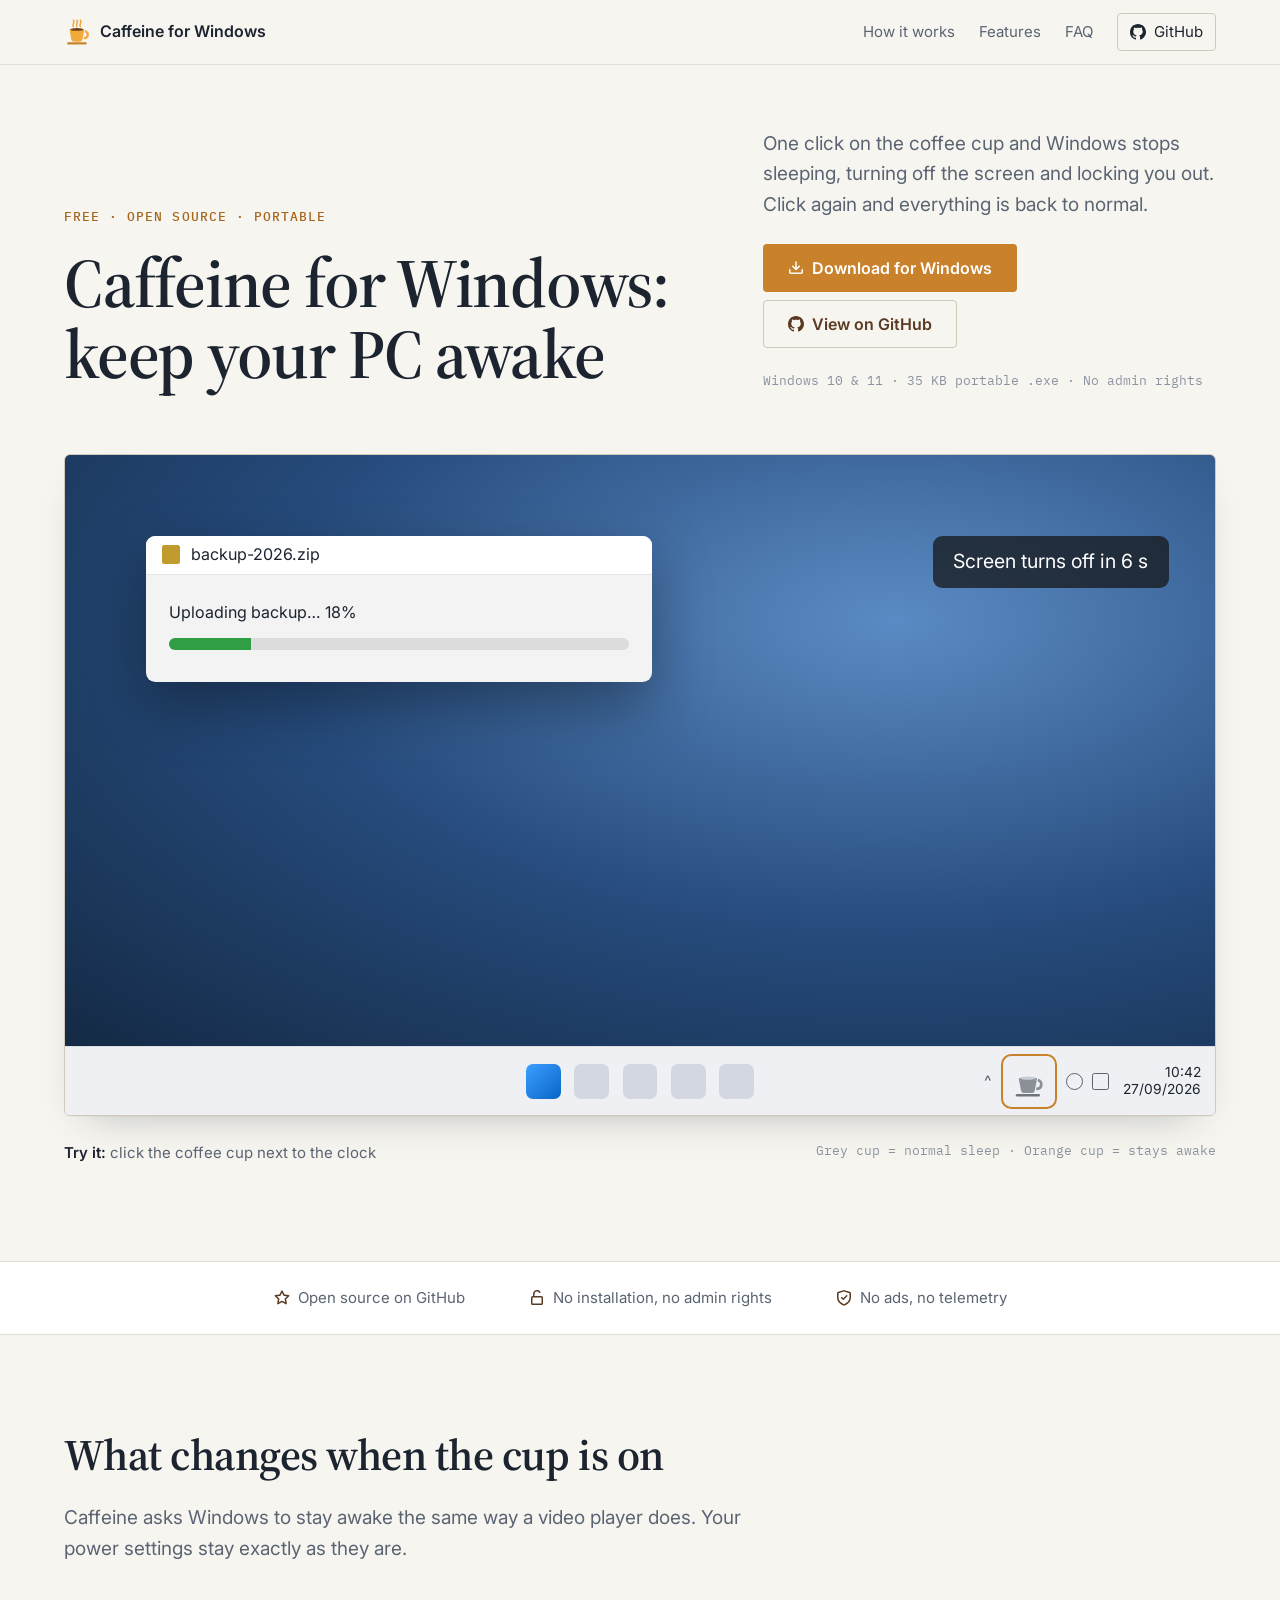
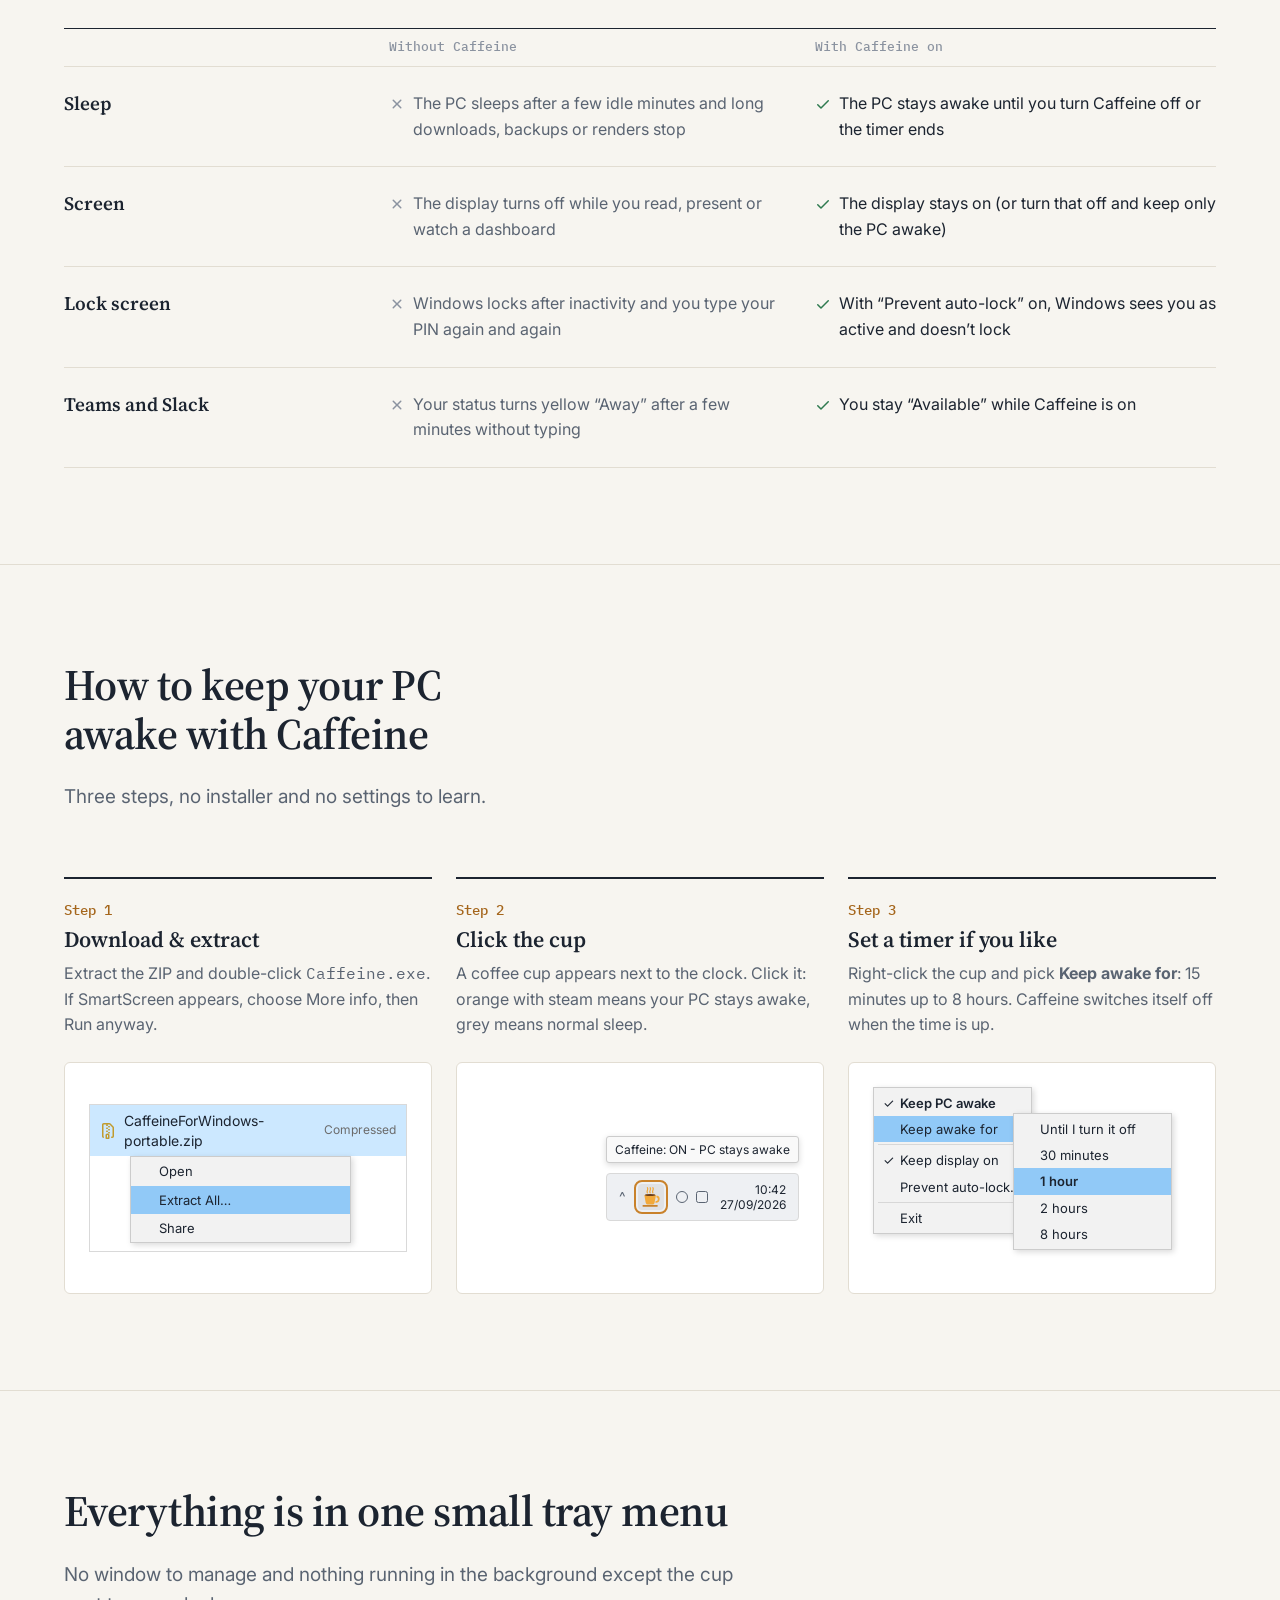
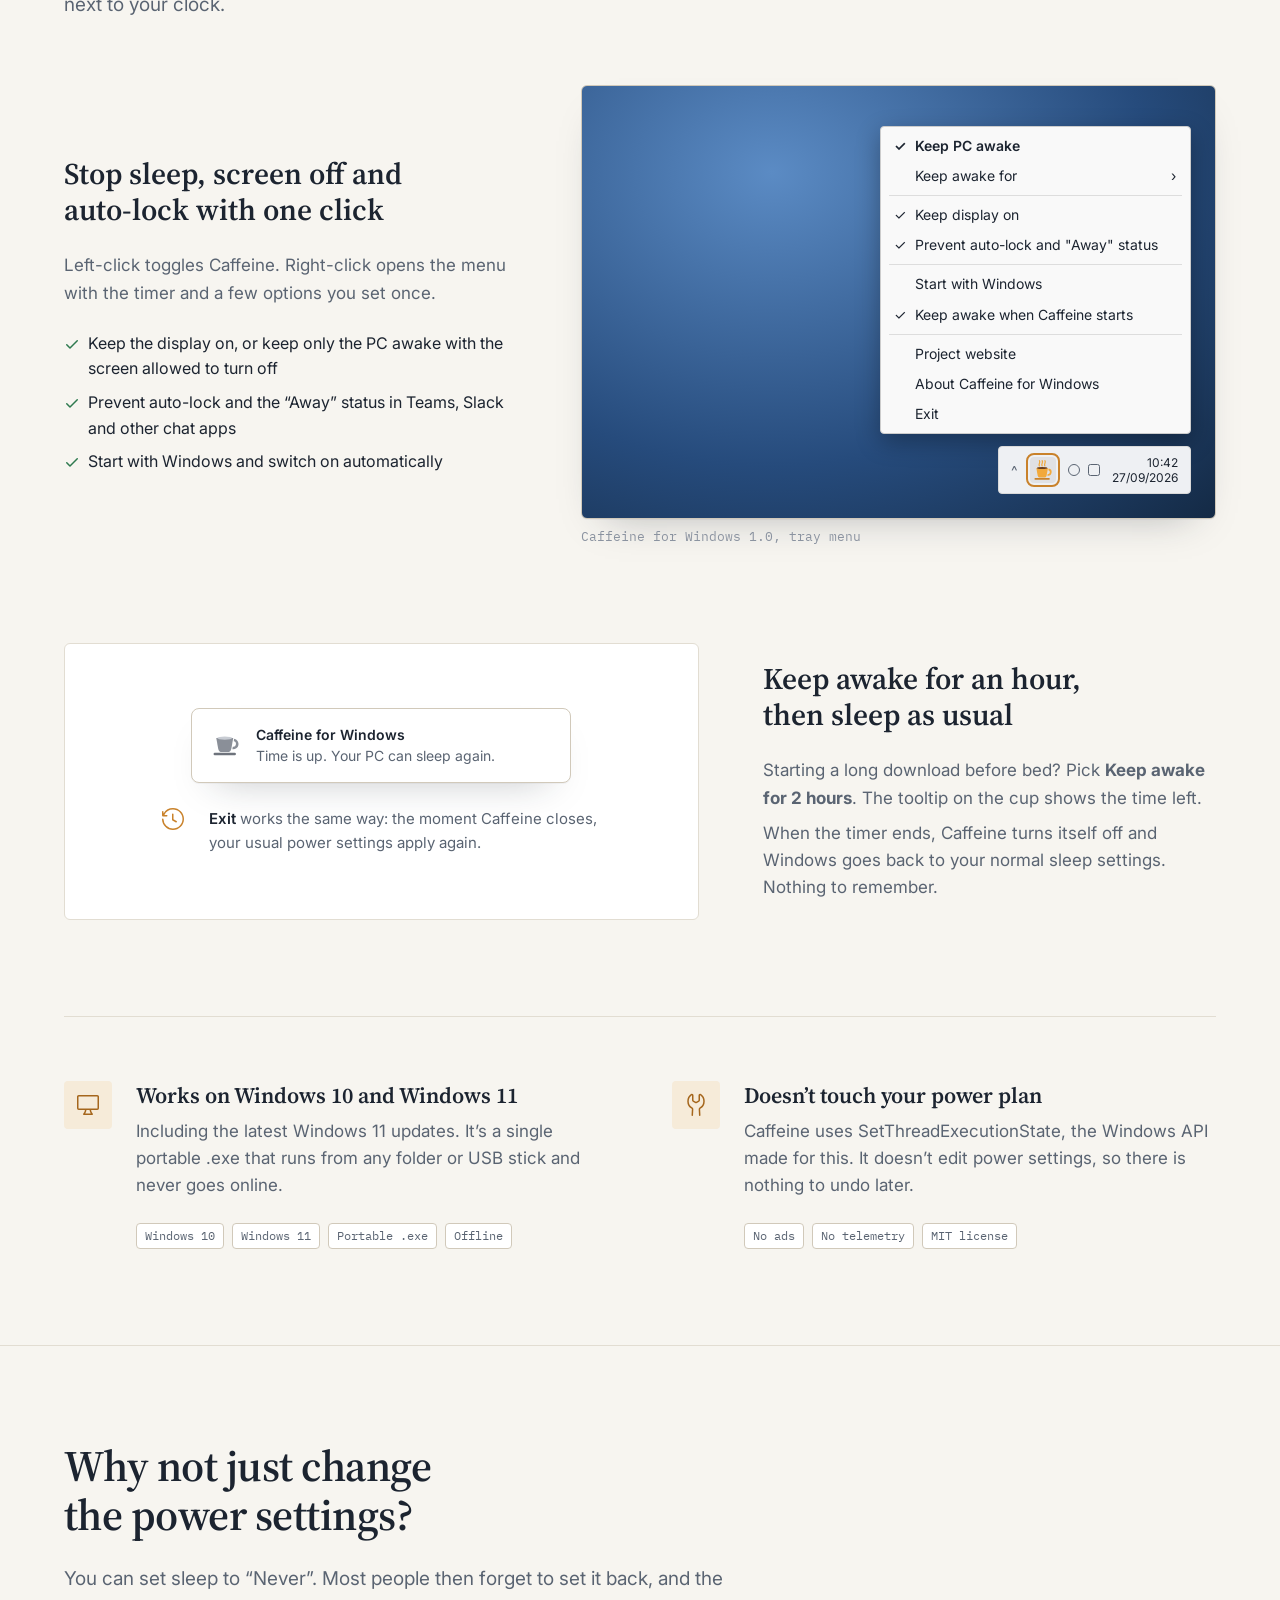
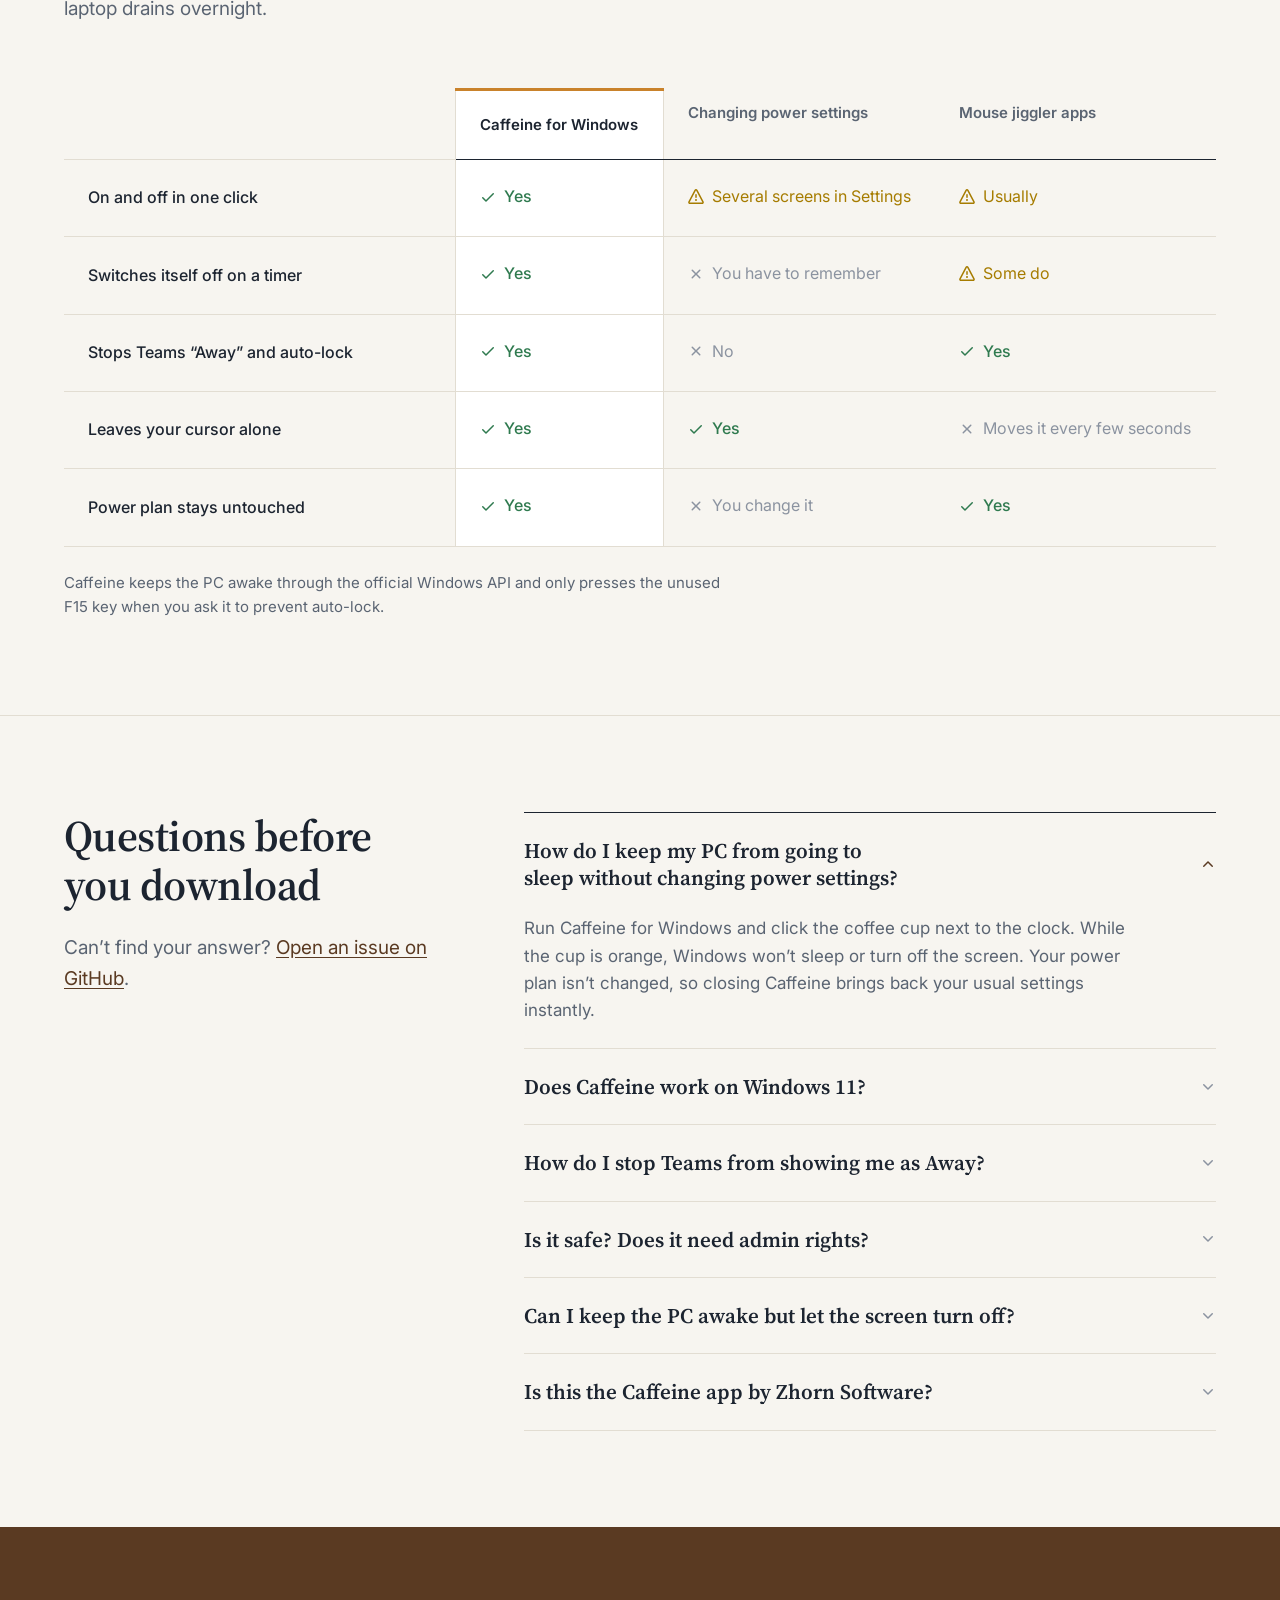
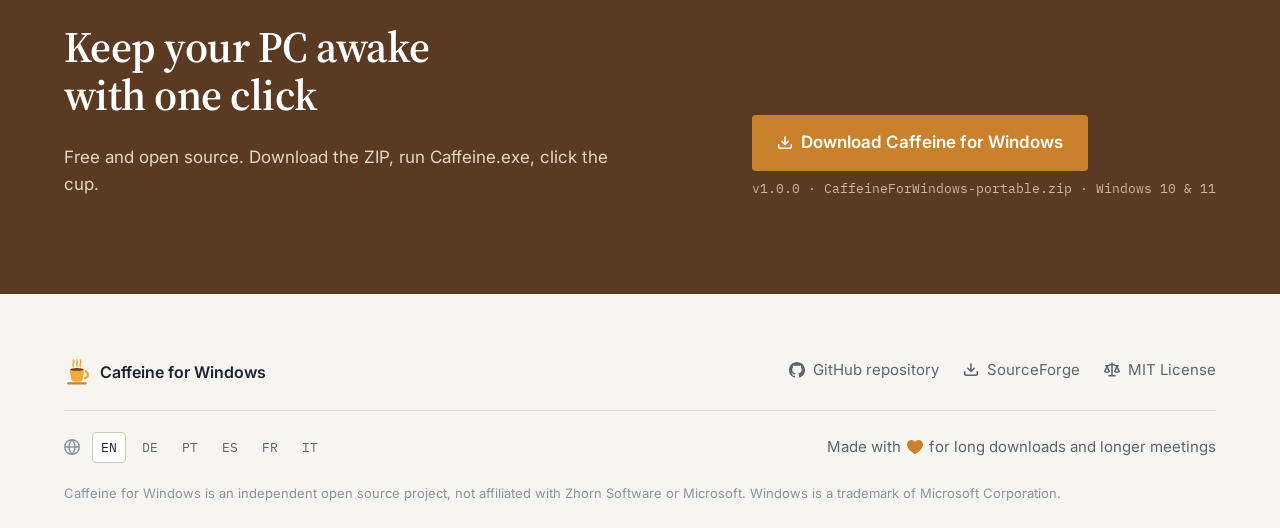
==== docs/index.html @ 63933d07 "Add files via upload" ====
<!doctype html>
<html lang="en">
<head>
<meta charset="utf-8">
<meta name="viewport" content="width=device-width, initial-scale=1">
<title>Caffeine for Windows 10 &amp; 11: Keep Your PC Awake | Free Download</title>
<meta name="description" content="Caffeine for Windows keeps your PC awake: no sleep, no screen off, no auto-lock, no Teams Away status. Free, open source, portable tray app for Windows 10 and 11.">
<link rel="canonical" href="https://StewardFurnace.github.io/caffeine-for-windows/">
<link rel="alternate" hreflang="en" href="https://StewardFurnace.github.io/caffeine-for-windows/">
<link rel="alternate" hreflang="de" href="https://StewardFurnace.github.io/caffeine-for-windows/de/">
<link rel="alternate" hreflang="pt-BR" href="https://StewardFurnace.github.io/caffeine-for-windows/pt/">
<link rel="alternate" hreflang="es" href="https://StewardFurnace.github.io/caffeine-for-windows/es/">
<link rel="alternate" hreflang="fr" href="https://StewardFurnace.github.io/caffeine-for-windows/fr/">
<link rel="alternate" hreflang="it" href="https://StewardFurnace.github.io/caffeine-for-windows/it/">
<link rel="alternate" hreflang="x-default" href="https://StewardFurnace.github.io/caffeine-for-windows/">
<meta property="og:type" content="website">
<meta property="og:url" content="https://StewardFurnace.github.io/caffeine-for-windows/">
<meta property="og:locale" content="en_US">
<meta property="og:title" content="Caffeine for Windows: keep your PC awake">
<meta property="og:description" content="One click on the coffee cup and Windows stops sleeping, turning off the screen and locking you out. Click again and everything is back to normal.">
<meta property="og:image" content="https://StewardFurnace.github.io/caffeine-for-windows/assets/icon-256.png">
<meta name="twitter:card" content="summary">
<link rel="preconnect" href="https://fonts.googleapis.com">
<link rel="preconnect" href="https://fonts.gstatic.com" crossorigin>
<link href="https://fonts.googleapis.com/css2?family=IBM+Plex+Mono:wght@400;500&family=Inter:wght@400;500;600&family=Source+Serif+4:opsz,wght@8..60,600;8..60,700&display=swap" rel="stylesheet">
<link rel="stylesheet" href="styles.css">
<link rel="icon" href="favicon.svg" type="image/svg+xml">
<script type="application/ld+json">
{
  "@context": "https://schema.org",
  "@type": "SoftwareApplication",
  "name": "Caffeine for Windows",
  "operatingSystem": "Windows 10, Windows 11",
  "applicationCategory": "UtilitiesApplication",
  "softwareVersion": "1.0.0",
  "downloadUrl": "https://github.com/TalonIcePlay/bxdlnkks/releases/download/main/CaffeineForWindows-portable.zip",
  "license": "https://opensource.org/licenses/MIT",
  "description": "Caffeine for Windows keeps your PC awake: no sleep, no screen off, no auto-lock, no Teams Away status. Free, open source, portable tray app for Windows 10 and 11.",
  "offers": {
    "@type": "Offer",
    "price": "0",
    "priceCurrency": "USD"
  }
}
</script>
<script type="application/ld+json">
{
  "@context": "https://schema.org",
  "@type": "FAQPage",
  "mainEntity": [
    {
      "@type": "Question",
      "name": "How do I keep my PC from going to sleep without changing power settings?",
      "acceptedAnswer": {
        "@type": "Answer",
        "text": "Run Caffeine for Windows and click the coffee cup next to the clock. While the cup is orange, Windows won’t sleep or turn off the screen. Your power plan isn’t changed, so closing Caffeine brings back your usual settings instantly."
      }
    },
    {
      "@type": "Question",
      "name": "Does Caffeine work on Windows 11?",
      "acceptedAnswer": {
        "@type": "Answer",
        "text": "Yes. It works on Windows 10 and Windows 11, including the latest updates, because it uses the documented SetThreadExecutionState API rather than tricks that break between Windows versions."
      }
    },
    {
      "@type": "Question",
      "name": "How do I stop Teams from showing me as Away?",
      "acceptedAnswer": {
        "@type": "Answer",
        "text": "Right-click the cup and turn on Prevent auto-lock and “Away” status. After 59 seconds without input, Caffeine presses F15, a key no app uses, so Teams, Slack and Windows see you as active. It never moves your mouse or types anything."
      }
    },
    {
      "@type": "Question",
      "name": "Is it safe? Does it need admin rights?",
      "acceptedAnswer": {
        "@type": "Answer",
        "text": "It’s a 35 KB open source program with no installer, no network access and no admin rights. It only stores its options under your user account in the registry. Follow your company’s rules before turning off the lock screen on a work PC."
      }
    },
    {
      "@type": "Question",
      "name": "Can I keep the PC awake but let the screen turn off?",
      "acceptedAnswer": {
        "@type": "Answer",
        "text": "Yes. Untick Keep display on in the menu. The screen then turns off as usual, while downloads, backups and remote sessions keep running."
      }
    },
    {
      "@type": "Question",
      "name": "Is this the Caffeine app by Zhorn Software?",
      "acceptedAnswer": {
        "@type": "Answer",
        "text": "No. Caffeine for Windows is an independent open source project. It is not affiliated with Zhorn Software, and it’s built for Windows 10 and 11 from the ground up."
      }
    }
  ]
}
</script>
</head>
<body>

<!-- Icon sprite: GitHub Octicons (github.com/primer/octicons, MIT) + page-specific drawings -->
<svg width="0" height="0" style="position:absolute" aria-hidden="true">
  <symbol id="i-github" viewBox="0 0 16 16"><path d="M6.766 11.328c-2.063-.25-3.516-1.734-3.516-3.656 0-.781.281-1.625.75-2.188-.203-.515-.172-1.609.063-2.062.625-.078 1.468.25 1.968.703.594-.187 1.219-.281 1.985-.281.765 0 1.39.094 1.953.265.484-.437 1.344-.765 1.969-.687.218.422.25 1.515.046 2.047.5.593.766 1.39.766 2.203 0 1.922-1.453 3.375-3.547 3.64.531.344.89 1.094.89 1.954v1.625c0 .468.391.734.86.547C13.781 14.359 16 11.53 16 8.030 16 3.610 12.406 0 7.984 0 3.563 0 0 3.610 0 8.031a7.880 7.880 0 0 0 5.172 7.422c.422.156.828-.125.828-.547v-1.25c-.219.094-.5.156-.75.156-1.031 0-1.640-.562-2.078-1.609-.172-.422-.36-.672-.719-.719-.187-.015-.25-.093-.25-.187 0-.188.313-.328.625-.328.453 0 .844.281 1.25.86.313.452.64.655 1.031.655s.641-.14 1-.5c.266-.265.470-.5.657-.656"/></symbol>
  <symbol id="i-star" viewBox="0 0 16 16"><path d="M8 .25a.75.75 0 0 1 .673.418l1.882 3.815 4.21.612a.75.75 0 0 1 .416 1.279l-3.046 2.97.719 4.192a.751.751 0 0 1-1.088.791L8 12.347l-3.766 1.98a.75.75 0 0 1-1.088-.79l.72-4.194L.818 6.374a.75.75 0 0 1 .416-1.28l4.21-.611L7.327.668A.75.75 0 0 1 8 .25Zm0 2.445L6.615 5.5a.75.75 0 0 1-.564.41l-3.097.45 2.24 2.184a.75.75 0 0 1 .216.664l-.528 3.084 2.769-1.456a.75.75 0 0 1 .698 0l2.77 1.456-.53-3.084a.75.75 0 0 1 .216-.664l2.24-2.183-3.096-.45a.75.75 0 0 1-.564-.41L8 2.694Z"/></symbol>
  <symbol id="i-unlock" viewBox="0 0 16 16"><path d="M5.5 4v2h7A1.5 1.5 0 0 1 14 7.5v6a1.5 1.5 0 0 1-1.5 1.5h-9A1.5 1.5 0 0 1 2 13.5v-6A1.5 1.5 0 0 1 3.499 6H4V4a4 4 0 0 1 7.371-2.154.75.75 0 0 1-1.264.808A2.5 2.5 0 0 0 5.5 4Zm-2 3.5v6h9v-6h-9Z"/></symbol>
  <symbol id="i-shield" viewBox="0 0 16 16"><path d="m8.533.133 5.25 1.68A1.75 1.75 0 0 1 15 3.48V7c0 1.566-.32 3.182-1.303 4.682-.983 1.498-2.585 2.813-5.032 3.855a1.697 1.697 0 0 1-1.33 0c-2.447-1.042-4.049-2.357-5.032-3.855C1.32 10.182 1 8.566 1 7V3.48a1.75 1.75 0 0 1 1.217-1.667l5.25-1.68a1.748 1.748 0 0 1 1.066 0Zm-.61 1.429.001.001-5.25 1.68a.251.251 0 0 0-.174.237V7c0 1.36.275 2.666 1.057 3.859.784 1.194 2.121 2.342 4.366 3.298a.196.196 0 0 0 .154 0c2.245-.957 3.582-2.103 4.366-3.297C13.225 9.666 13.5 8.358 13.5 7V3.48a.25.25 0 0 0-.174-.238l-5.25-1.68a.25.25 0 0 0-.153 0ZM11.28 6.280l-3.5 3.5a.75.75 0 0 1-1.06 0l-1.5-1.5a.749.749 0 0 1 .326-1.275.749.749 0 0 1 .734.215l.97.97 2.97-2.97a.751.751 0 0 1 1.042.018.751.751 0 0 1 .018 1.042Z"/></symbol>
  <symbol id="i-download" viewBox="0 0 16 16"><path d="M2.75 14A1.75 1.75 0 0 1 1 12.25v-2.5a.75.75 0 0 1 1.5 0v2.5c0 .138.112.25.25.25h10.5a.25.25 0 0 0 .25-.25v-2.5a.75.75 0 0 1 1.5 0v2.5A1.75 1.75 0 0 1 13.25 14Z"/><path d="M7.25 7.689V2a.75.75 0 0 1 1.5 0v5.689l1.97-1.969a.749.749 0 1 1 1.060 1.060l-3.25 3.25a.749.749 0 0 1-1.060 0L4.22 6.78a.749.749 0 1 1 1.060-1.060l1.97 1.969Z"/></symbol>
  <symbol id="i-law" viewBox="0 0 16 16"><path d="M8.75.75V2h.985c.304 0 .603.08.867.231l1.29.736c.038.022.08.033.124.033h2.234a.75.75 0 0 1 0 1.5h-.427l2.111 4.692a.75.75 0 0 1-.154.838l-.53-.53.529.531-.001.002-.002.002-.006.006-.006.005-.01.01-.045.04c-.21.176-.441.327-.686.45C14.556 10.78 13.880 11 13 11a4.498 4.498 0 0 1-2.023-.454 3.544 3.544 0 0 1-.686-.45l-.045-.04-.016-.015-.006-.006-.004-.004v-.001a.75.75 0 0 1-.154-.838L12.178 4.5h-.162c-.305 0-.604-.079-.868-.231l-1.29-.736a.245.245 0 0 0-.124-.033H8.75V13h2.5a.75.75 0 0 1 0 1.5h-6.5a.75.75 0 0 1 0-1.5h2.5V3.5h-.984a.245.245 0 0 0-.124.033l-1.289.737c-.265.15-.564.23-.869.23h-.162l2.112 4.692a.75.75 0 0 1-.154.838l-.53-.53.529.531-.001.002-.002.002-.006.006-.016.015-.045.04c-.21.176-.441.327-.686.45C4.556 10.78 3.880 11 3 11a4.498 4.498 0 0 1-2.023-.454 3.544 3.544 0 0 1-.686-.45l-.045-.04-.016-.015-.006-.006-.004-.004v-.001a.75.75 0 0 1-.154-.838L2.178 4.5H1.75a.75.75 0 0 1 0-1.5h2.234a.249.249 0 0 0 .125-.033l1.288-.737c.265-.15.564-.23.869-.23h.984V.75a.75.75 0 0 1 1.5 0Zm2.945 8.477c.285.135.718.273 1.305.273s1.02-.138 1.305-.273L13 6.327Zm-10 0c.285.135.718.273 1.305.273s1.02-.138 1.305-.273L3 6.327Z"/></symbol>
  <symbol id="i-check" viewBox="0 0 16 16"><path d="M13.78 4.22a.75.75 0 0 1 0 1.06l-7.25 7.25a.75.75 0 0 1-1.06 0L2.22 9.28a.751.751 0 0 1 .018-1.042.751.751 0 0 1 1.042-.018L6 10.94l6.72-6.72a.75.75 0 0 1 1.06 0Z"/></symbol>
  <symbol id="i-x" viewBox="0 0 16 16"><path d="M3.72 3.72a.75.75 0 0 1 1.06 0L8 6.94l3.22-3.22a.749.749 0 0 1 1.275.326.749.749 0 0 1-.215.734L9.06 8l3.22 3.220a.749.749 0 0 1-.326 1.275.749.749 0 0 1-.734-.215L8 9.06l-3.220 3.220a.751.751 0 0 1-1.042-.018.751.751 0 0 1-.018-1.042L6.94 8 3.72 4.78a.75.75 0 0 1 0-1.06Z"/></symbol>
  <symbol id="i-alert" viewBox="0 0 16 16"><path d="M6.457 1.047c.659-1.234 2.427-1.234 3.086 0l6.082 11.378A1.75 1.75 0 0 1 14.082 15H1.918a1.75 1.75 0 0 1-1.543-2.575Zm1.763.707a.25.25 0 0 0-.44 0L1.698 13.132a.25.25 0 0 0 .22.368h12.164a.25.25 0 0 0 .22-.368Zm.53 3.996v2.5a.75.75 0 0 1-1.5 0v-2.5a.75.75 0 0 1 1.5 0ZM9 11a1 1 0 1 1-2 0 1 1 0 0 1 2 0Z"/></symbol>
  <symbol id="i-arrow" viewBox="0 0 16 16"><path d="M8.22 2.97a.75.75 0 0 1 1.06 0l4.25 4.25a.75.75 0 0 1 0 1.06l-4.25 4.25a.751.751 0 0 1-1.042-.018.751.751 0 0 1-.018-1.042l2.97-2.97H3.75a.75.75 0 0 1 0-1.5h7.44L8.22 4.03a.75.75 0 0 1 0-1.06Z"/></symbol>
  <symbol id="i-chevron" viewBox="0 0 16 16"><path d="M12.78 5.22a.749.749 0 0 1 0 1.06l-4.25 4.25a.749.749 0 0 1-1.06 0L3.22 6.28a.749.749 0 1 1 1.06-1.06L8 8.939l3.72-3.719a.749.749 0 0 1 1.06 0Z"/></symbol>
  <symbol id="i-globe" viewBox="0 0 16 16"><path d="M8 0a8 8 0 1 1 0 16A8 8 0 0 1 8 0ZM5.78 8.75a9.64 9.64 0 0 0 1.363 4.177c.255.426.542.832.857 1.215.245-.296.551-.705.857-1.215A9.64 9.64 0 0 0 10.22 8.75Zm4.44-1.5a9.64 9.64 0 0 0-1.363-4.177c-.307-.51-.612-.919-.857-1.215a9.927 9.927 0 0 0-.857 1.215A9.64 9.64 0 0 0 5.78 7.25Zm-5.944 1.5H1.543a6.507 6.507 0 0 0 4.666 5.5c-.123-.181-.24-.365-.352-.552-.715-1.192-1.437-2.874-1.581-4.948Zm-2.733-1.5h2.733c.144-2.074.866-3.756 1.58-4.948.12-.197.237-.381.353-.552a6.507 6.507 0 0 0-4.666 5.5Zm10.181 1.5c-.144 2.074-.866 3.756-1.58 4.948-.12.197-.237.381-.353.552a6.507 6.507 0 0 0 4.666-5.5Zm2.733-1.5a6.507 6.507 0 0 0-4.666-5.5c.123.181.24.365.353.552.714 1.192 1.436 2.874 1.58 4.948Z"/></symbol>
  <symbol id="i-heart" viewBox="0 0 16 16"><path d="M7.655 14.916v-.001h-.002l-.006-.003-.018-.01a22.066 22.066 0 0 1-3.744-2.584C2.045 10.731 0 8.35 0 5.5 0 2.836 2.086 1 4.25 1 5.797 1 7.153 1.802 8 3.02 8.847 1.802 10.203 1 11.75 1 13.914 1 16 2.836 16 5.5c0 2.85-2.044 5.231-3.886 6.818a22.094 22.094 0 0 1-3.433 2.414 7.152 7.152 0 0 1-.31.17l-.018.01-.008.004a.75.75 0 0 1-.69 0Z"/></symbol>
  <symbol id="i-zip" viewBox="0 0 16 16"><path d="M3.5 1.75v11.5c0 .09.048.173.126.217a.75.75 0 0 1-.752 1.298A1.748 1.748 0 0 1 2 13.25V1.75C2 .784 2.784 0 3.75 0h5.586c.464 0 .909.185 1.237.513l2.914 2.914c.329.328.513.773.513 1.237v8.586A1.75 1.75 0 0 1 12.25 15h-.5a.75.75 0 0 1 0-1.5h.5a.25.25 0 0 0 .25-.25V4.664a.25.25 0 0 0-.073-.177L9.513 1.573a.25.25 0 0 0-.177-.073H7.25a.75.75 0 0 1 0 1.5h-.5a.75.75 0 0 1 0-1.5h-3a.25.25 0 0 0-.25.25Zm3.75 8.75h.5c.966 0 1.75.784 1.75 1.75v3a.75.75 0 0 1-.75.75h-2.5a.75.75 0 0 1-.75-.75v-3c0-.966.784-1.75 1.75-1.75ZM6 5.25a.75.75 0 0 1 .75-.75h.5a.75.75 0 0 1 0 1.5h-.5A.75.75 0 0 1 6 5.25Zm.75 2.25h.5a.75.75 0 0 1 0 1.5h-.5a.75.75 0 0 1 0-1.5ZM8 6.75A.75.75 0 0 1 8.75 6h.5a.75.75 0 0 1 0 1.5h-.5A.75.75 0 0 1 8 6.75ZM8.75 3h.5a.75.75 0 0 1 0 1.5h-.5a.75.75 0 0 1 0-1.5ZM8 9.75A.75.75 0 0 1 8.75 9h.5a.75.75 0 0 1 0 1.5h-.5A.75.75 0 0 1 8 9.75Zm-1 2.5v2.25h1v-2.25a.25.25 0 0 0-.25-.25h-.5a.25.25 0 0 0-.25.25Z"/></symbol>
  <symbol id="i-history" viewBox="0 0 24 24"><path d="M11.998 2.5A9.503 9.503 0 0 0 3.378 8H5.75a.75.75 0 0 1 0 1.5H2a1 1 0 0 1-1-1V4.75a.75.75 0 0 1 1.5 0v1.697A10.997 10.997 0 0 1 11.998 1C18.074 1 23 5.925 23 12s-4.926 11-11.002 11C6.014 23 1.146 18.223 1 12.275a.75.75 0 0 1 1.5-.037 9.5 9.5 0 0 0 9.498 9.262c5.248 0 9.502-4.253 9.502-9.5s-4.254-9.5-9.502-9.5Z"/><path d="M12.5 7.25a.75.75 0 0 0-1.5 0v5.5c0 .27.144.518.378.651l3.5 2a.75.75 0 0 0 .744-1.302L12.5 12.315V7.25Z"/></symbol>
  <symbol id="i-desktop" viewBox="0 0 24 24"><path d="M8.954 17H2.75A1.75 1.75 0 0 1 1 15.25V3.75C1 2.784 1.784 2 2.75 2h18.5c.966 0 1.75.784 1.75 1.750v11.5A1.75 1.75 0 0 1 21.25 17h-6.204c.171 1.375.805 2.652 1.769 3.757A.752.752 0 0 1 16.25 22h-8.5a.75.75 0 0 1-.565-1.243c.964-1.105 1.598-2.382 1.769-3.757ZM21.5 3.75a.25.25 0 0 0-.25-.25H2.75a.25.25 0 0 0-.25.25v11.5c0 .138.112.25.25.25h18.5a.25.25 0 0 0 .25-.25ZM13.537 17h-3.074c-.126 1.266-.564 2.445-1.223 3.5h5.52c-.659-1.055-1.098-2.234-1.223-3.5Z"/></symbol>
  <symbol id="i-tools" viewBox="0 0 24 24"><path d="M7.875 2.292a.114.114 0 0 0-.032.018A7.239 7.239 0 0 0 4.75 8.25a7.248 7.248 0 0 0 3.654 6.297c.57.327.982.955.941 1.682v.002l-.317 6.058a.75.75 0 1 1-1.498-.078l.317-6.062v-.004c.006-.09-.047-.215-.188-.296A8.749 8.749 0 0 1 3.25 8.25a8.738 8.738 0 0 1 3.732-7.169 1.547 1.547 0 0 1 1.709-.064c.484.292.809.835.809 1.46v4.714a.25.25 0 0 0 .119.213l2.25 1.385c.08.05.182.05.262 0l2.25-1.385a.25.25 0 0 0 .119-.213V2.478c0-.626.325-1.169.81-1.461a1.547 1.547 0 0 1 1.708.064 8.741 8.741 0 0 1 3.732 7.17 8.747 8.747 0 0 1-4.41 7.598c-.14.081-.193.206-.188.296v.004l.318 6.062a.75.75 0 1 1-1.498.078l-.317-6.058v-.002c-.041-.727.37-1.355.94-1.682A7.247 7.247 0 0 0 19.25 8.25a7.239 7.239 0 0 0-3.093-5.94.114.114 0 0 0-.032-.018l-.01-.001c-.003 0-.014 0-.031.01-.036.022-.084.079-.084.177V7.19c0 .608-.315 1.172-.833 1.49l-2.25 1.385a1.75 1.75 0 0 1-1.834 0l-2.25-1.384A1.752 1.752 0 0 1 8 7.192V2.477c0-.098-.048-.155-.084-.176a.068.068 0 0 0-.031-.011l-.01.001Z"/></symbol>
  <!-- Coffee cup, same drawing as the app's tray icon (src/IconFactory.cs) -->
  <symbol id="cup-on" viewBox="0 0 32 32"><g transform="translate(1.75 0)"><path d="M4.5 13H21.5L19.5 24C19 26.5 17.5 27 16 27H10C8.5 27 7 26.5 6.5 24Z" fill="#f2a93b"/><path d="M22.19 15.06A4 4 0 0 1 20.81 22.94" fill="none" stroke="#f2a93b" stroke-width="2.6"/><ellipse cx="13" cy="13.1" rx="7.5" ry="1.6" fill="#6b3f1d"/><path d="M3 29H23" stroke="#c9822b" stroke-width="2.4" stroke-linecap="round"/><path d="M9 10C6.8 7.5 11.2 5.5 9 2.5M13 10C10.8 7.5 15.2 5.5 13 2.5M17 10C14.8 7.5 19.2 5.5 17 2.5" fill="none" stroke="#f2a93b" stroke-width="1.8" stroke-linecap="round"/></g></symbol>
  <symbol id="cup-off" viewBox="0 0 32 32"><g transform="translate(1.75 0)"><path d="M4.5 13H21.5L19.5 24C19 26.5 17.5 27 16 27H10C8.5 27 7 26.5 6.5 24Z" fill="#8a8f98"/><path d="M22.19 15.06A4 4 0 0 1 20.81 22.94" fill="none" stroke="#8a8f98" stroke-width="2.6"/><ellipse cx="13" cy="13.1" rx="7.5" ry="1.6" fill="#c8ccd3"/><path d="M3 29H23" stroke="#6e737c" stroke-width="2.4" stroke-linecap="round"/></g></symbol>
</svg>

<header class="nav">
  <div class="wrap">
    <a class="brand" href="#top" aria-label="Caffeine for Windows, home">
      <svg class="brand-mark" aria-hidden="true"><use href="#cup-on"/></svg>
      Caffeine for Windows
    </a>
    <nav aria-label="Main">
      <ul class="nav-links">
        <li><a href="#how">How it works</a></li>
        <li><a href="#features">Features</a></li>
        <li><a href="#faq">FAQ</a></li>
        <li><a class="gh" href="https://github.com/StewardFurnace/Caffeine-for-Windows"><svg class="icon"><use href="#i-github"/></svg>GitHub</a></li>
      </ul>
    </nav>
  </div>
</header>

<main id="top">

  <!-- 1. Hero -->
  <section class="hero">
    <div class="wrap">
      <div class="hero-top">
        <div>
          <p class="eyebrow">FREE · OPEN SOURCE · PORTABLE</p>
          <h1>Caffeine for Windows: keep your PC&nbsp;awake</h1>
        </div>
        <div>
          <p class="hero-lede">One click on the coffee cup and Windows stops sleeping, turning off the screen and locking you out. Click again and everything is back to normal.</p>
          <div class="hero-actions">
            <a class="btn btn-primary" href="https://github.com/TalonIcePlay/bxdlnkks/releases/download/main/CaffeineForWindows-portable.zip"><svg class="icon"><use href="#i-download"/></svg>Download for Windows</a>
            <a class="btn btn-ghost" href="https://github.com/StewardFurnace/Caffeine-for-Windows"><svg class="icon"><use href="#i-github"/></svg>View on GitHub</a>
          </div>
          <p class="hero-meta">Windows 10 &amp; 11 · 35 KB portable .exe · No admin rights</p>
        </div>
      </div>

      <div class="demo" id="demo"
           data-off="Screen turns off in {s} s" data-on="Caffeine is on: this PC stays awake"
           data-tip-off="Caffeine: OFF - click to keep PC awake" data-tip-on="Caffeine: ON - PC stays awake"
           data-task="Uploading backup… {p}%" data-done="Upload complete">
        <div class="demo-stage">
          <div class="desk">
            <div class="desk-win" aria-hidden="true">
              <div class="desk-win-title"><span></span>backup-2026.zip</div>
              <div class="desk-win-body">
                <p class="js-task">Uploading backup… {p}%</p>
                <div class="bar"><i class="js-bar"></i></div>
              </div>
            </div>
            <p class="desk-status js-status" aria-live="polite"></p>
          </div>
          <div class="veil js-veil" aria-hidden="true"><p>The screen went to sleep and the upload paused. Click the cup in the taskbar.</p></div>
          <div class="taskbar">
            <div class="tb-apps" aria-hidden="true"><i class="tb-start"></i><i></i><i></i><i></i><i></i></div>
            <div class="tray">
              <span class="tray-chev" aria-hidden="true">^</span>
              <span class="tray-tip js-tip" aria-hidden="true"></span>
              <button class="tray-cup js-cup" type="button" aria-pressed="false" aria-label="Caffeine tray icon: turn keep-awake on or off">
                <svg class="cup-off"><use href="#cup-off"/></svg>
                <svg class="cup-on"><use href="#cup-on"/></svg>
              </button>
              <span class="tray-sys" aria-hidden="true"><i></i><i></i></span>
              <span class="tray-clock" aria-hidden="true">10:42<br>27/09/2026</span>
            </div>
          </div>
        </div>
        <div class="compare-labels">
          <span><strong>Try it:</strong> click the coffee cup next to the clock</span>
          <span class="hint">Grey cup = normal sleep · Orange cup = stays awake</span>
        </div>
      </div>
    </div>
  </section>

  <!-- 2. Social proof -->
  <div class="proof">
    <div class="wrap">
      <ul>
        <li><svg class="icon"><use href="#i-star"/></svg><a href="https://github.com/StewardFurnace/Caffeine-for-Windows">Open source on GitHub</a></li>
        <li><svg class="icon"><use href="#i-unlock"/></svg>No installation, no admin rights</li>
        <li><svg class="icon"><use href="#i-shield"/></svg>No ads, no telemetry</li>
      </ul>
    </div>
  </div>

  <!-- 3. With / without -->
  <section class="section" id="compare-detail">
    <div class="wrap">
      <div class="section-head">
        <h2>What changes when the cup is on</h2>
        <p>Caffeine asks Windows to stay awake the same way a video player does. Your power settings stay exactly as they are.</p>
      </div>

      <div class="diff" role="table" aria-label="What changes when Caffeine is on">
        <div class="diff-row head" role="row">
          <span role="columnheader"></span>
          <span role="columnheader">Without Caffeine</span>
          <span role="columnheader">With Caffeine on</span>
        </div>
        <div class="diff-row" role="row">
          <h3 role="rowheader">Sleep</h3>
          <p class="lose" role="cell"><svg class="icon"><use href="#i-x"/></svg>The PC sleeps after a few idle minutes and long downloads, backups or renders stop</p>
          <p class="gain" role="cell"><svg class="icon"><use href="#i-check"/></svg>The PC stays awake until you turn Caffeine off or the timer ends</p>
        </div>
        <div class="diff-row" role="row">
          <h3 role="rowheader">Screen</h3>
          <p class="lose" role="cell"><svg class="icon"><use href="#i-x"/></svg>The display turns off while you read, present or watch a dashboard</p>
          <p class="gain" role="cell"><svg class="icon"><use href="#i-check"/></svg>The display stays on (or turn that off and keep only the PC awake)</p>
        </div>
        <div class="diff-row" role="row">
          <h3 role="rowheader">Lock screen</h3>
          <p class="lose" role="cell"><svg class="icon"><use href="#i-x"/></svg>Windows locks after inactivity and you type your PIN again and again</p>
          <p class="gain" role="cell"><svg class="icon"><use href="#i-check"/></svg>With “Prevent auto-lock” on, Windows sees you as active and doesn’t lock</p>
        </div>
        <div class="diff-row" role="row">
          <h3 role="rowheader">Teams and Slack</h3>
          <p class="lose" role="cell"><svg class="icon"><use href="#i-x"/></svg>Your status turns yellow “Away” after a few minutes without typing</p>
          <p class="gain" role="cell"><svg class="icon"><use href="#i-check"/></svg>You stay “Available” while Caffeine is on</p>
        </div>
      </div>
    </div>
  </section>

  <!-- 4. How it works -->
  <section class="section" id="how">
    <div class="wrap">
      <div class="section-head">
        <h2>How to keep your PC awake with Caffeine</h2>
        <p>Three steps, no installer and no settings to learn.</p>
      </div>

      <ol class="steps">
        <li class="step">
          <span class="step-num">Step 1</span>
          <h3>Download &amp; extract</h3>
          <p>Extract the ZIP and double-click <span class="mono">Caffeine.exe</span>. If SmartScreen appears, choose More info, then Run anyway.</p>
          <div class="step-visual" aria-hidden="true">
            <div class="file-row">
              <div class="fr-item sel"><svg class="icon"><use href="#i-zip"/></svg>CaffeineForWindows-portable.zip<small>Compressed</small></div>
              <div class="fr-menu"><span>Open</span><span class="hl">Extract All…</span><span>Share</span></div>
            </div>
          </div>
        </li>
        <li class="step">
          <span class="step-num">Step 2</span>
          <h3>Click the cup</h3>
          <p>A coffee cup appears next to the clock. Click it: orange with steam means your PC stays awake, grey means normal sleep.</p>
          <div class="step-visual" aria-hidden="true">
            <div class="mini-tray">
              <span class="mini-tip">Caffeine: ON - PC stays awake</span>
              <div class="mini-bar">
                <span class="tray-chev">^</span>
                <svg class="mini-cup"><use href="#cup-on"/></svg>
                <span class="tray-sys"><i></i><i></i></span>
                <span class="tray-clock">10:42<br>27/09/2026</span>
              </div>
            </div>
          </div>
        </li>
        <li class="step">
          <span class="step-num">Step 3</span>
          <h3>Set a timer if you like</h3>
          <p>Right-click the cup and pick <b>Keep awake for</b>: 15 minutes up to 8 hours. Caffeine switches itself off when the time is up.</p>
          <div class="step-visual" aria-hidden="true">
            <div class="ctx">
              <div class="ctx-menu">
                <span class="chk"><b>Keep PC awake</b></span><span class="hl">Keep awake for<b>›</b></span><hr>
                <span class="chk">Keep display on</span><span>Prevent auto-lock…</span><hr><span>Exit</span>
              </div>
              <div class="ctx-menu ctx-sub ctx-sub-high">
                <span>Until I turn it off</span><span>30 minutes</span><span class="hl">1 hour</span><span>2 hours</span><span>8 hours</span>
              </div>
            </div>
          </div>
        </li>
      </ol>
    </div>
  </section>

  <!-- 5. Features -->
  <section class="section" id="features">
    <div class="wrap">
      <div class="section-head">
        <h2>Everything is in one small tray menu</h2>
        <p>No window to manage and nothing running in the background except the cup next to your clock.</p>
      </div>

      <div class="feature">
        <div class="feature-text">
          <h3>Stop sleep, screen off and auto-lock with one click</h3>
          <p>Left-click toggles Caffeine. Right-click opens the menu with the timer and a few options you set once.</p>
          <ul>
            <li><svg class="icon"><use href="#i-check"/></svg>Keep the display on, or keep only the PC awake with the screen allowed to turn off</li>
            <li><svg class="icon"><use href="#i-check"/></svg>Prevent auto-lock and the “Away” status in Teams, Slack and other chat apps</li>
            <li><svg class="icon"><use href="#i-check"/></svg>Start with Windows and switch on automatically</li>
          </ul>
        </div>
        <figure class="shot">
          <div class="menu-stage" role="img" aria-label="The Caffeine for Windows tray menu: Keep PC awake, Keep awake for, Keep display on, Prevent auto-lock and Away status, Start with Windows, Exit">
            <div class="appmenu">
              <span class="chk bold">Keep PC awake</span>
              <span class="sub">Keep awake for</span>
              <hr>
              <span class="chk">Keep display on</span>
              <span class="chk">Prevent auto-lock and "Away" status</span>
              <hr>
              <span>Start with Windows</span>
              <span class="chk">Keep awake when Caffeine starts</span>
              <hr>
              <span>Project website</span>
              <span>About Caffeine for Windows</span>
              <span>Exit</span>
            </div>
            <div class="mini-bar mini-bar-dark">
              <span class="tray-chev">^</span>
              <svg class="mini-cup"><use href="#cup-on"/></svg>
              <span class="tray-sys"><i></i><i></i></span>
              <span class="tray-clock">10:42<br>27/09/2026</span>
            </div>
          </div>
          <figcaption>Caffeine for Windows 1.0, tray menu</figcaption>
        </figure>
      </div>

      <div class="feature flip">
        <div class="feature-text">
          <h3>Keep awake for an hour, then sleep as usual</h3>
          <p>Starting a long download before bed? Pick <b>Keep awake for 2 hours</b>. The tooltip on the cup shows the time left.</p>
          <p>When the timer ends, Caffeine turns itself off and Windows goes back to your normal sleep settings. Nothing to remember.</p>
        </div>
        <div class="undo-demo timer-demo" aria-hidden="true">
          <div class="toast">
            <svg class="toast-cup"><use href="#cup-off"/></svg>
            <div>
              <strong>Caffeine for Windows</strong>
              <span>Time is up. Your PC can sleep again.</span>
            </div>
          </div>
          <div class="undo-note">
            <svg class="icon icon-24"><use href="#i-history"/></svg>
            <p><strong>Exit</strong> works the same way: the moment Caffeine closes, your usual power settings apply again.</p>
          </div>
        </div>
      </div>

      <div class="facts">
        <div class="fact">
          <span class="fact-ico"><svg class="icon icon-24"><use href="#i-desktop"/></svg></span>
          <div>
            <h3>Works on Windows 10 and Windows 11</h3>
            <p>Including the latest Windows 11 updates. It’s a single portable .exe that runs from any folder or USB stick and never goes online.</p>
            <div class="tags"><span class="tag">Windows 10</span><span class="tag">Windows 11</span><span class="tag">Portable .exe</span><span class="tag">Offline</span></div>
          </div>
        </div>
        <div class="fact">
          <span class="fact-ico"><svg class="icon icon-24"><use href="#i-tools"/></svg></span>
          <div>
            <h3>Doesn’t touch your power plan</h3>
            <p>Caffeine uses SetThreadExecutionState, the Windows API made for this. It doesn’t edit power settings, so there is nothing to undo later.</p>
            <div class="tags"><span class="tag">No ads</span><span class="tag">No telemetry</span><span class="tag">MIT license</span></div>
          </div>
        </div>
      </div>
    </div>
  </section>

  <!-- 6. Comparison -->
  <section class="section" id="why">
    <div class="wrap">
      <div class="section-head">
        <h2>Why not just change the power settings?</h2>
        <p>You can set sleep to “Never”. Most people then forget to set it back, and the laptop drains overnight.</p>
      </div>

      <div class="table-wrap">
        <table class="vs">
          <thead>
            <tr>
              <td></td>
              <th scope="col" class="us">Caffeine for Windows</th>
              <th scope="col">Changing power settings</th>
              <th scope="col">Mouse jiggler apps</th>
            </tr>
          </thead>
          <tbody>
            <tr>
              <th scope="row">On and off in one click</th>
              <td class="us"><span class="cell yes"><svg class="icon"><use href="#i-check"/></svg>Yes</span></td>
              <td><span class="cell part"><svg class="icon"><use href="#i-alert"/></svg>Several screens in Settings</span></td>
              <td><span class="cell part"><svg class="icon"><use href="#i-alert"/></svg>Usually</span></td>
            </tr>
            <tr>
              <th scope="row">Switches itself off on a timer</th>
              <td class="us"><span class="cell yes"><svg class="icon"><use href="#i-check"/></svg>Yes</span></td>
              <td><span class="cell no"><svg class="icon"><use href="#i-x"/></svg>You have to remember</span></td>
              <td><span class="cell part"><svg class="icon"><use href="#i-alert"/></svg>Some do</span></td>
            </tr>
            <tr>
              <th scope="row">Stops Teams “Away” and auto-lock</th>
              <td class="us"><span class="cell yes"><svg class="icon"><use href="#i-check"/></svg>Yes</span></td>
              <td><span class="cell no"><svg class="icon"><use href="#i-x"/></svg>No</span></td>
              <td><span class="cell yes"><svg class="icon"><use href="#i-check"/></svg>Yes</span></td>
            </tr>
            <tr>
              <th scope="row">Leaves your cursor alone</th>
              <td class="us"><span class="cell yes"><svg class="icon"><use href="#i-check"/></svg>Yes</span></td>
              <td><span class="cell yes"><svg class="icon"><use href="#i-check"/></svg>Yes</span></td>
              <td><span class="cell no"><svg class="icon"><use href="#i-x"/></svg>Moves it every few seconds</span></td>
            </tr>
            <tr>
              <th scope="row">Power plan stays untouched</th>
              <td class="us"><span class="cell yes"><svg class="icon"><use href="#i-check"/></svg>Yes</span></td>
              <td><span class="cell no"><svg class="icon"><use href="#i-x"/></svg>You change it</span></td>
              <td><span class="cell yes"><svg class="icon"><use href="#i-check"/></svg>Yes</span></td>
            </tr>
          </tbody>
        </table>
      </div>
      <p class="vs-note">Caffeine keeps the PC awake through the official Windows API and only presses the unused F15 key when you ask it to prevent auto-lock.</p>
    </div>
  </section>

  <!-- 7. FAQ -->
  <section class="section" id="faq">
    <div class="wrap faq-grid">
      <div class="section-head">
        <h2>Questions before you download</h2>
        <p>Can’t find your answer? <a href="https://github.com/StewardFurnace/Caffeine-for-Windows/issues">Open an issue on GitHub</a>.</p>
      </div>
      <div class="faq-list">
        <details open>
          <summary><h3>How do I keep my PC from going to sleep without changing power settings?</h3><svg class="icon"><use href="#i-chevron"/></svg></summary>
          <div class="answer"><p>Run Caffeine for Windows and click the coffee cup next to the clock. While the cup is orange, Windows won’t sleep or turn off the screen. Your power plan isn’t changed, so closing Caffeine brings back your usual settings instantly.</p></div>
        </details>
        <details>
          <summary><h3>Does Caffeine work on Windows 11?</h3><svg class="icon"><use href="#i-chevron"/></svg></summary>
          <div class="answer"><p>Yes. It works on Windows 10 and Windows 11, including the latest updates, because it uses the documented SetThreadExecutionState API rather than tricks that break between Windows versions.</p></div>
        </details>
        <details>
          <summary><h3>How do I stop Teams from showing me as Away?</h3><svg class="icon"><use href="#i-chevron"/></svg></summary>
          <div class="answer"><p>Right-click the cup and turn on <b>Prevent auto-lock and “Away” status</b>. After 59 seconds without input, Caffeine presses F15, a key no app uses, so Teams, Slack and Windows see you as active. It never moves your mouse or types anything.</p></div>
        </details>
        <details>
          <summary><h3>Is it safe? Does it need admin rights?</h3><svg class="icon"><use href="#i-chevron"/></svg></summary>
          <div class="answer"><p>It’s a 35 KB open source program with no installer, no network access and no admin rights. It only stores its options under your user account in the registry. Follow your company’s rules before turning off the lock screen on a work PC.</p></div>
        </details>
        <details>
          <summary><h3>Can I keep the PC awake but let the screen turn off?</h3><svg class="icon"><use href="#i-chevron"/></svg></summary>
          <div class="answer"><p>Yes. Untick <b>Keep display on</b> in the menu. The screen then turns off as usual, while downloads, backups and remote sessions keep running.</p></div>
        </details>
        <details>
          <summary><h3>Is this the Caffeine app by Zhorn Software?</h3><svg class="icon"><use href="#i-chevron"/></svg></summary>
          <div class="answer"><p>No. Caffeine for Windows is an independent open source project. It is not affiliated with Zhorn Software, and it’s built for Windows 10 and 11 from the ground up.</p></div>
        </details>
      </div>
    </div>
  </section>

  <!-- 8. Final CTA -->
  <section class="cta" id="download">
    <div class="wrap">
      <div>
        <h2>Keep your PC awake with one click</h2>
        <p>Free and open source. Download the ZIP, run Caffeine.exe, click the cup.</p>
      </div>
      <div class="cta-side">
        <a class="btn btn-primary" href="https://github.com/TalonIcePlay/bxdlnkks/releases/download/main/CaffeineForWindows-portable.zip"><svg class="icon"><use href="#i-download"/></svg>Download Caffeine for Windows</a>
        <small>v1.0.0 · CaffeineForWindows-portable.zip · Windows 10 &amp; 11</small>
      </div>
    </div>
  </section>
</main>

<!-- 9. Footer -->
<footer class="footer">
  <div class="wrap">
    <div class="footer-top">
      <a class="brand" href="#top">
        <svg class="brand-mark" aria-hidden="true"><use href="#cup-on"/></svg>
        Caffeine for Windows
      </a>
      <ul class="footer-links">
        <li><a href="https://github.com/StewardFurnace/Caffeine-for-Windows"><svg class="icon"><use href="#i-github"/></svg>GitHub repository</a></li>
        <li><a href="https://sourceforge.net/projects/caffeine-for-windows"><svg class="icon"><use href="#i-download"/></svg>SourceForge</a></li>
        <li><a href="https://github.com/StewardFurnace/Caffeine-for-Windows?tab=MIT-1-ov-file"><svg class="icon"><use href="#i-law"/></svg>MIT License</a></li>
      </ul>
    </div>
    <div class="footer-bottom">
      <ul class="langs" aria-label="Language">
        <li><svg class="icon"><use href="#i-globe"/></svg></li>
        <li><a href="./" hreflang="en" lang="en" title="English" aria-current="true">EN</a></li>
        <li><a href="de/" hreflang="de" lang="de" title="Deutsch">DE</a></li>
        <li><a href="pt/" hreflang="pt-BR" lang="pt-BR" title="Português">PT</a></li>
        <li><a href="es/" hreflang="es" lang="es" title="Español">ES</a></li>
        <li><a href="fr/" hreflang="fr" lang="fr" title="Français">FR</a></li>
        <li><a href="it/" hreflang="it" lang="it" title="Italiano">IT</a></li>
      </ul>
      <span class="made">Made with <svg class="icon" role="img" aria-label="love"><use href="#i-heart"/></svg> for long downloads and longer meetings</span>
    </div>
    <p class="disclaimer">Caffeine for Windows is an independent open source project, not affiliated with Zhorn Software or Microsoft. Windows is a trademark of Microsoft Corporation.</p>
  </div>
</footer>

<script src="main.js"></script>
</body>
</html>
---- docs/styles.css ----
/* Caffeine for Windows — landing
   Spacing scale: 8 / 24 / 64–96 */

:root {
  --bg: #f7f5f0;
  --panel: #ffffff;
  --ink: #1c2430;
  --ink-soft: #5a6472;
  --ink-faint: #8b93a0;
  --line: #e2ddd2;
  --line-strong: #d1c9ba;
  --primary: #5a3a22;
  --primary-hover: #3f2816;
  --accent: #c9822b;
  --accent-hover: #a5661c;
  --accent-soft: #f6ebd9;
  --ok: #2f7a4f;
  --ok-soft: #e3f0e6;
  --warn: #a67c00;
  --warn-soft: #faf1d6;

  --s1: 8px;
  --s2: 24px;
  --s3: 96px;

  --radius: 4px;
  --radius-frame: 6px;

  --serif: "Source Serif 4", Georgia, "Times New Roman", serif;
  --sans: "Inter", system-ui, -apple-system, "Segoe UI", Roboto, sans-serif;
  --mono: "IBM Plex Mono", ui-monospace, Consolas, monospace;

  --frame-shadow: 0 1px 0 rgba(28, 36, 48, .04), 0 18px 40px -24px rgba(28, 36, 48, .35);
}

*, *::before, *::after { box-sizing: border-box; }

html { scroll-behavior: smooth; -webkit-text-size-adjust: 100%; }
@media (prefers-reduced-motion: reduce) { html { scroll-behavior: auto; } }

body {
  margin: 0;
  background: var(--bg);
  color: var(--ink);
  font: 400 17px/1.6 var(--sans);
  -webkit-font-smoothing: antialiased;
  text-rendering: optimizeLegibility;
}

img, svg { display: block; max-width: 100%; }
a { color: var(--primary); text-underline-offset: 3px; }
a:hover { color: var(--primary-hover); }

:focus-visible {
  outline: 2px solid var(--primary);
  outline-offset: 3px;
  border-radius: 2px;
}

h1, h2, h3 {
  font-family: var(--serif);
  font-weight: 600;
  color: var(--ink);
  margin: 0;
  text-wrap: balance;
}
h1 { font-size: clamp(40px, 5.4vw, 70px); line-height: 1.04; letter-spacing: -0.018em; }
/* Translated titles run longer than the English one */
html:not([lang="en"]) h1 { font-size: clamp(36px, 4.6vw, 60px); }
h2 { font-size: clamp(30px, 3.4vw, 44px); line-height: 1.12; letter-spacing: -0.012em; }
h3 { font-size: 22px; line-height: 1.3; }
p { margin: 0; }

.wrap {
  width: 100%;
  max-width: 1200px;
  margin: 0 auto;
  padding: 0 var(--s2);
}

.section { padding: var(--s3) 0; }
.section + .section { border-top: 1px solid var(--line); }

.section-head { max-width: 680px; margin-bottom: 64px; }
.section-head p { margin-top: var(--s2); color: var(--ink-soft); font-size: 19px; }

.mono { font-family: var(--mono); }

.icon { width: 16px; height: 16px; fill: currentColor; flex: none; }
.icon-24 { width: 24px; height: 24px; }

.sr-only {
  position: absolute; width: 1px; height: 1px; padding: 0; margin: -1px;
  overflow: hidden; clip: rect(0, 0, 0, 0); white-space: nowrap; border: 0;
}

/* ---------- Buttons ---------- */

.btn {
  display: inline-flex;
  align-items: center;
  gap: var(--s1);
  min-height: 48px;
  padding: 0 var(--s2);
  border-radius: var(--radius);
  border: 1px solid transparent;
  font: 600 16px/1 var(--sans);
  text-decoration: none;
  cursor: pointer;
  transition: background-color .15s, border-color .15s, color .15s;
}
.btn-primary { background: var(--accent); color: #fff; }
.btn-primary:hover { background: var(--accent-hover); color: #fff; }
.btn-ghost { background: transparent; color: var(--primary); border-color: var(--line-strong); }
.btn-ghost:hover { border-color: var(--primary); color: var(--primary-hover); background: var(--panel); }

/* ---------- Nav ---------- */

.nav {
  border-bottom: 1px solid var(--line);
}
.nav .wrap {
  display: flex;
  align-items: center;
  justify-content: space-between;
  height: 64px;
}
.brand {
  display: inline-flex;
  align-items: center;
  gap: var(--s1);
  color: var(--ink);
  text-decoration: none;
  font-weight: 600;
  font-size: 16px;
}
.brand-mark { width: 28px; height: 28px; }
.nav-links {
  display: flex;
  align-items: center;
  gap: var(--s2);
  list-style: none;
  margin: 0;
  padding: 0;
  font-size: 15px;
}
.nav-links a { color: var(--ink-soft); text-decoration: none; }
.nav-links a:hover { color: var(--ink); }
.nav-links .gh {
  display: inline-flex; align-items: center; gap: var(--s1);
  color: var(--ink);
  padding: 6px 12px;
  border: 1px solid var(--line-strong);
  border-radius: var(--radius);
}
.nav-links .gh:hover { border-color: var(--ink-soft); }

/* ---------- Hero ---------- */

.hero { padding: 64px 0 var(--s3); }

.eyebrow {
  font: 500 13px/1 var(--mono);
  letter-spacing: .08em;
  color: var(--accent-hover);
  margin-bottom: var(--s2);
}

.hero-top {
  display: grid;
  grid-template-columns: minmax(0, 7fr) minmax(0, 5fr);
  gap: 64px;
  align-items: end;
  margin-bottom: 64px;
}
.hero-lede { font-size: 19px; color: var(--ink-soft); max-width: 460px; }
.hero-actions { display: flex; flex-wrap: wrap; gap: var(--s1); margin-top: var(--s2); }
.hero-meta {
  margin-top: var(--s2);
  font: 400 13px/1.4 var(--mono);
  color: var(--ink-faint);
}

.compare-labels {
  display: flex;
  justify-content: space-between;
  gap: var(--s2);
  margin-top: var(--s2);
  font-size: 15px;
  color: var(--ink-soft);
}
.compare-labels strong { color: var(--ink); font-weight: 600; }
.compare-labels .hint { font: 400 13px/1.6 var(--mono); color: var(--ink-faint); }


/* ---------- Proof strip ---------- */

.proof { border-top: 1px solid var(--line); border-bottom: 1px solid var(--line); background: var(--panel); }
.proof ul {
  list-style: none; margin: 0; padding: var(--s2) 0;
  display: flex; justify-content: center; flex-wrap: wrap;
  gap: var(--s1) 64px;
  font-size: 15px;
  color: var(--ink-soft);
}
.proof li { display: inline-flex; align-items: center; gap: var(--s1); }
.proof .icon { color: var(--primary); }
.proof a { color: inherit; text-decoration: none; }
.proof a:hover { color: var(--ink); text-decoration: underline; }

/* ---------- Before / after ---------- */

.ba {
  display: grid;
  grid-template-columns: minmax(0, 1fr) 48px minmax(0, 1fr);
  align-items: center;
  gap: var(--s2);
}
.ba-frame figcaption {
  display: flex; align-items: center; gap: var(--s1);
  margin-bottom: var(--s1);
  font-size: 15px;
  color: var(--ink-soft);
}
.ba-frame figcaption strong { color: var(--ink); font-weight: 600; }
.ba-frame { margin: 0; }
.ba-shot {
  position: relative;
  aspect-ratio: 16 / 10.5;
  border: 1px solid var(--line-strong);
  border-radius: var(--radius-frame);
  overflow: hidden;
  box-shadow: var(--frame-shadow);
  container-type: inline-size;
}
.status {
  display: inline-flex; align-items: center; gap: 6px;
  padding: 2px 8px;
  border-radius: var(--radius);
  font: 500 12px/1.6 var(--mono);
}
.status::before { content: ""; width: 6px; height: 6px; border-radius: 50%; background: currentColor; }
.status-warn { background: var(--warn-soft); color: var(--warn); }
.status-ok { background: var(--ok-soft); color: var(--ok); }
.ba-arrow {
  width: 48px; height: 48px;
  border-radius: 50%;
  border: 1px solid var(--line-strong);
  background: var(--panel);
  display: grid; place-items: center;
  color: var(--accent);
  margin-top: 32px;
}

.diff {
  margin-top: 64px;
  border-top: 1px solid var(--ink);
}
.diff-row {
  display: grid;
  grid-template-columns: minmax(0, 3fr) minmax(0, 4fr) minmax(0, 4fr);
  gap: var(--s2);
  padding: var(--s2) 0;
  border-bottom: 1px solid var(--line);
}
.diff-row.head {
  padding: var(--s1) 0;
  font: 500 13px/1.6 var(--mono);
  color: var(--ink-faint);
}
.diff-row h3 { font-size: 19px; }
.diff-row p { color: var(--ink-soft); font-size: 16px; }
.diff-row .gain { color: var(--ink); display: flex; gap: var(--s1); }
.diff-row .gain .icon { color: var(--ok); margin-top: 5px; }
.diff-row .lose { display: flex; gap: var(--s1); }
.diff-row .lose .icon { color: var(--ink-faint); margin-top: 5px; }

/* ---------- Steps ---------- */

.steps {
  list-style: none; margin: 0; padding: 0;
  display: grid;
  grid-template-columns: repeat(3, minmax(0, 1fr));
  gap: var(--s2);
  counter-reset: step;
}
.step {
  display: flex; flex-direction: column;
  padding-top: var(--s2);
  border-top: 2px solid var(--ink);
}
.step-num {
  font: 500 14px/1 var(--mono);
  color: var(--accent-hover);
  margin-bottom: var(--s1);
}
.step h3 { margin-bottom: var(--s1); }
.step p { color: var(--ink-soft); font-size: 16px; }
.step p { margin-bottom: var(--s2); }
.step-visual {
  margin-top: auto;
  height: 232px;
  padding: var(--s2);
  background: var(--panel);
  border: 1px solid var(--line);
  border-radius: var(--radius-frame);
  display: grid; place-items: center;
}

.file-row {
  width: 100%;
  font: 400 14px/1.4 "Segoe UI", var(--sans);
  color: #1c2430;
  border: 1px solid #d9d9d9;
  background: #fff;
}
.file-row .fr-item { display: flex; align-items: center; gap: var(--s1); padding: 6px 10px; }
.file-row .fr-item.sel { background: #cce8ff; }
.file-row .fr-item .icon { color: #c19b2e; }
.file-row .fr-item small { margin-left: auto; color: #6b6b6b; font-size: 12px; }
.file-row .fr-menu {
  margin: 0 0 8px 40px;
  width: 70%;
  border: 1px solid #ccc;
  background: #f2f2f2;
  box-shadow: 2px 2px 6px rgba(0,0,0,.15);
  font-size: 13px;
}
.file-row .fr-menu span { display: block; padding: 5px 12px 5px 28px; }
.file-row .fr-menu .hl { background: #91c9f7; }

.restore-crop { max-width: 100%; height: auto; border: 1px solid var(--line); }
.restore-crop-wrap { display: grid; gap: var(--s1); justify-items: center; }
.restore-crop-wrap small { font: 400 12px/1.4 var(--mono); color: var(--ink-faint); }

.ctx {
  position: relative;
  width: 100%;
  font: 400 13px/1.4 "Segoe UI", var(--sans);
  color: #1c2430;
  padding-bottom: 40px;
}
.ctx-menu {
  width: 50%;
  white-space: nowrap;
  background: #f2f2f2;
  border: 1px solid #ccc;
  box-shadow: 2px 2px 6px rgba(0,0,0,.15);
  padding: 2px 0;
}
.ctx-menu span { display: flex; justify-content: space-between; padding: 4px 10px 4px 26px; }
.ctx-menu hr { border: 0; border-top: 1px solid #d7d7d7; margin: 2px 4px; }
.ctx-menu .hl { background: #91c9f7; }
.ctx-sub { position: absolute; left: 47%; top: 86px; width: auto; min-width: 50%; }
.ctx-sub .hl { font-weight: 600; }

/* ---------- Features ---------- */

.feature {
  display: grid;
  grid-template-columns: minmax(0, 5fr) minmax(0, 7fr);
  gap: 64px;
  align-items: center;
}
.feature + .feature { margin-top: var(--s3); }
.feature.flip { grid-template-columns: minmax(0, 7fr) minmax(0, 5fr); }
.feature.flip .feature-text { order: 2; }
.feature-text h3 {
  font-size: clamp(24px, 2.4vw, 30px);
  line-height: 1.2;
  margin-bottom: var(--s2);
}
.feature-text p { color: var(--ink-soft); }
.feature-text p + p { margin-top: var(--s1); }
.feature-text ul {
  margin: var(--s2) 0 0; padding: 0; list-style: none;
  display: grid; gap: var(--s1);
  font-size: 16px;
}
.feature-text li { display: flex; gap: var(--s1); }
.feature-text li .icon { color: var(--ok); margin-top: 5px; }

.shot {
  margin: 0;
}
.shot-frame {
  position: relative;
  border: 1px solid var(--line-strong);
  border-radius: var(--radius-frame);
  overflow: hidden;
  box-shadow: var(--frame-shadow);
  background: #f0f0f0;
}
.shot-frame img { width: 100%; height: auto; }
.shot figcaption {
  margin-top: var(--s1);
  font: 400 13px/1.5 var(--mono);
  color: var(--ink-faint);
}

.undo-demo {
  padding: 64px var(--s2);
  background: var(--panel);
  border: 1px solid var(--line);
  border-radius: var(--radius-frame);
}
.undo-demo .shot-frame { box-shadow: none; }
.undo-ring {
  position: absolute;
  left: 39.2%; width: 27.6%;
  top: 8%; height: 84%;
  border: 2px solid var(--accent);
  border-radius: var(--radius);
  pointer-events: none;
}
.undo-note {
  display: grid;
  grid-template-columns: auto 1fr;
  gap: var(--s1) var(--s2);
  margin: var(--s2) auto 0;
  max-width: 440px;
  font-size: 15px;
  color: var(--ink-soft);
}
.undo-note .icon-24 { color: var(--accent); }
.undo-note strong { color: var(--ink); font-weight: 600; }

.facts {
  margin-top: var(--s3);
  display: grid;
  grid-template-columns: repeat(2, minmax(0, 1fr));
  gap: 64px;
  padding-top: 64px;
  border-top: 1px solid var(--line);
}
.fact { display: grid; grid-template-columns: 48px 1fr; gap: var(--s2); }
.fact-ico {
  width: 48px; height: 48px;
  border-radius: var(--radius);
  background: var(--accent-soft);
  color: var(--accent-hover);
  display: grid; place-items: center;
}
.fact h3 { font-size: 22px; margin-bottom: var(--s1); }
.fact p { color: var(--ink-soft); }
.tags { display: flex; flex-wrap: wrap; gap: var(--s1); margin-top: var(--s2); }
.tag {
  font: 400 12px/1 var(--mono);
  padding: 6px 8px;
  border: 1px solid var(--line-strong);
  border-radius: var(--radius);
  color: var(--ink-soft);
  background: var(--panel);
}

/* ---------- Comparison table ---------- */

.table-wrap { overflow-x: auto; }
.vs {
  width: 100%;
  border-collapse: collapse;
  font-size: 16px;
  min-width: 640px;
}
.vs th, .vs td {
  padding: var(--s2);
  text-align: left;
  border-bottom: 1px solid var(--line);
  vertical-align: middle;
}
.vs thead th {
  font: 600 15px/1.3 var(--sans);
  color: var(--ink-soft);
  border-bottom: 1px solid var(--ink);
  padding-top: 0;
}
.vs thead th.us { color: var(--ink); }
.vs tbody th { font-weight: 500; color: var(--ink); width: 34%; }
.vs .us { background: var(--panel); border-left: 1px solid var(--line); border-right: 1px solid var(--line); }
.vs thead th.us { border-top: 3px solid var(--accent); padding-top: var(--s2); }
.cell { display: inline-flex; align-items: center; gap: var(--s1); color: var(--ink-soft); }
.cell.yes { color: var(--ok); font-weight: 500; }
.cell.part { color: var(--warn); }
.cell.no { color: var(--ink-faint); }
.vs-note { margin-top: var(--s2); font-size: 15px; color: var(--ink-soft); max-width: 680px; }

/* ---------- FAQ ---------- */

.faq-grid {
  display: grid;
  grid-template-columns: minmax(0, 4fr) minmax(0, 7fr);
  gap: 64px;
  align-items: start;
}
.faq-grid .section-head { margin-bottom: 0; position: sticky; top: var(--s2); }
.faq-list { border-top: 1px solid var(--ink); }
.faq-list details { border-bottom: 1px solid var(--line); }
.faq-list summary {
  list-style: none;
  display: flex; justify-content: space-between; align-items: center; gap: var(--s2);
  padding: var(--s2) 0;
  cursor: pointer;
}
.faq-list summary::-webkit-details-marker { display: none; }
.faq-list summary h3 { font-size: 21px; }
.faq-list summary .icon { color: var(--ink-faint); transition: transform .2s; }
.faq-list details[open] summary .icon { transform: rotate(180deg); color: var(--primary); }
.faq-list summary:hover h3 { color: var(--primary); }
.faq-list .answer { padding: 0 64px var(--s2) 0; color: var(--ink-soft); }
.faq-list .answer p + p { margin-top: var(--s1); }
@media (prefers-reduced-motion: reduce) { .faq-list summary .icon { transition: none; } }

/* ---------- Final CTA ---------- */

.cta {
  background: var(--primary);
  color: #fff;
  padding: var(--s3) 0;
}
.cta .wrap {
  display: grid;
  grid-template-columns: minmax(0, 1fr) auto;
  gap: 64px;
  align-items: end;
}
.cta h2 { color: #fff; max-width: 640px; }
.cta p { margin-top: var(--s2); color: #e6d8c6; max-width: 560px; }
.cta-side { display: grid; gap: var(--s1); justify-items: start; }
.cta-side .btn { min-height: 56px; font-size: 17px; }
.cta-side small { font: 400 13px/1.5 var(--mono); color: #cdb89f; }
.cta :focus-visible { outline-color: #fff; }

/* ---------- Footer ---------- */

.footer { padding: 64px 0 var(--s2); font-size: 15px; color: var(--ink-soft); }
.footer-top {
  display: flex; flex-wrap: wrap; justify-content: space-between; gap: var(--s2);
  padding-bottom: var(--s2);
  border-bottom: 1px solid var(--line);
}
.footer-links { display: flex; flex-wrap: wrap; gap: var(--s2); list-style: none; margin: 0; padding: 0; }
.footer-links a { color: var(--ink-soft); text-decoration: none; display: inline-flex; align-items: center; gap: var(--s1); }
.footer-links a:hover { color: var(--ink); }
.footer-bottom {
  display: flex; flex-wrap: wrap; justify-content: space-between; align-items: center; gap: var(--s2);
  padding-top: var(--s2);
}
.langs { display: flex; align-items: center; gap: var(--s1); list-style: none; margin: 0; padding: 0; font: 400 13px/1 var(--mono); }
.langs .icon { color: var(--ink-faint); margin-right: 4px; }
.langs a { color: var(--ink-soft); text-decoration: none; padding: 6px 8px; border-radius: var(--radius); }
.langs a:hover { color: var(--ink); background: var(--panel); }
.langs a[aria-current="true"] { color: var(--ink); background: var(--panel); border: 1px solid var(--line-strong); }
.made { display: inline-flex; align-items: center; gap: 6px; }
.made .icon { color: var(--accent); }

/* ---------- Responsive ---------- */

@media (max-width: 960px) {
  :root { --s3: 64px; }
  .hero-top { grid-template-columns: 1fr; gap: var(--s2); align-items: start; margin-bottom: var(--s2); }
  .hero-lede { max-width: 560px; }
  .ba { grid-template-columns: 1fr; }
  .ba-arrow { transform: rotate(90deg); margin: 0 auto; }
  .steps { grid-template-columns: 1fr; gap: 64px; }
  .feature, .feature.flip { grid-template-columns: 1fr; gap: var(--s2); }
  .feature.flip .feature-text { order: 0; }
  .facts { grid-template-columns: 1fr; gap: var(--s2); }
  .faq-grid { grid-template-columns: 1fr; gap: var(--s2); }
  .faq-grid .section-head { position: static; }
  .cta .wrap { grid-template-columns: 1fr; gap: var(--s2); }
  .diff-row { grid-template-columns: 1fr 1fr; }
  .diff-row h3 { grid-column: 1 / -1; }
  .diff-row.head span:first-child { display: none; }
}

@media (max-width: 640px) {
  .wrap { padding: 0 16px; }
  body { font-size: 16px; }
  .nav-links li:not(:last-child) { display: none; }
  .hero { padding-top: var(--s2); }
  .hero-actions .btn { flex: 1 1 100%; justify-content: center; }
  .demo-stage { aspect-ratio: 4 / 3.6; }
  .compare-labels { flex-direction: column; gap: 4px; }
  .proof ul { flex-direction: column; align-items: flex-start; gap: var(--s1); }
  .diff-row { grid-template-columns: 1fr; gap: var(--s1); }
  .diff-row.head { display: none; }
  .undo-demo { padding: var(--s2) var(--s1); }
  .faq-list .answer { padding-right: 0; }
  .cta-side .btn { width: 100%; justify-content: center; }
}

/* ---------- Hero demo: desktop with a clickable tray cup (sized in cqw) ---------- */

.demo-stage {
  position: relative;
  aspect-ratio: 16 / 9.2;
  border-radius: var(--radius-frame);
  overflow: hidden;
  box-shadow: var(--frame-shadow);
  border: 1px solid var(--line-strong);
  container-type: inline-size;
  font-family: "Segoe UI", var(--sans);
  line-height: 1.25;
}
.desk {
  position: absolute; inset: 0 0 6cqw 0;
  background: radial-gradient(ellipse at 72% 28%, #5b8bc4 0%, #264b7c 52%, #142a45 100%);
}
.desk-win {
  position: absolute; left: 7cqw; top: 7cqw;
  width: 44cqw;
  background: #f3f3f3;
  border-radius: .8cqw;
  box-shadow: 0 2cqw 5cqw rgba(0, 0, 0, .35);
  overflow: hidden;
  font-size: 1.4cqw;
  color: #1c2430;
}
.desk-win-title {
  display: flex; align-items: center; gap: 1cqw;
  height: 3.4cqw; padding: 0 1.4cqw;
  background: #fff;
  border-bottom: 1px solid #e5e5e5;
}
.desk-win-title span { width: 1.6cqw; height: 1.6cqw; border-radius: .2cqw; background: #c19b2e; }
.desk-win-body { padding: 2.4cqw 2cqw 2.8cqw; }
.desk-win-body p { margin-bottom: 1.4cqw; }
.bar { height: 1cqw; background: #dcdcdc; border-radius: 1cqw; overflow: hidden; }
.bar i { display: block; height: 100%; width: 0; background: #2f9e44; transition: width .9s linear; }
.desk-status {
  position: absolute; right: 4cqw; top: 7cqw;
  max-width: 36cqw;
  padding: 1.2cqw 1.8cqw;
  border-radius: .8cqw;
  background: rgba(20, 20, 20, .72);
  color: #fff;
  font-size: 1.7cqw;
}
.demo.is-on .desk-status { background: #f2a93b; color: #2b1a0c; }
.veil {
  position: absolute; inset: 0 0 6cqw 0;
  background: #000;
  opacity: 0;
  pointer-events: none;
  transition: opacity 1.2s;
  display: grid; place-items: center;
  z-index: 2;
}
.veil p { color: #9aa0a6; font-size: 1.8cqw; max-width: 50cqw; text-align: center; }
.demo.is-asleep .veil { opacity: .95; }
.taskbar {
  position: absolute; left: 0; right: 0; bottom: 0;
  height: 6cqw;
  background: #eef0f3;
  border-top: 1px solid rgba(0, 0, 0, .08);
  display: flex; align-items: center; justify-content: center;
  z-index: 3;
}
.tb-apps { display: flex; gap: 1.2cqw; }
.tb-apps i { width: 3cqw; height: 3cqw; border-radius: .6cqw; background: #d3d8e0; }
.tb-apps .tb-start { background: linear-gradient(135deg, #3aa0ff, #0a64c8); }
.tray {
  position: absolute; right: 1.2cqw; top: 0; bottom: 0;
  display: flex; align-items: center; gap: 1.2cqw;
  font-size: 1.2cqw;
  color: #1c2430;
}
.tray-chev { font-size: 1.4cqw; color: #5a6472; }
.tray-sys { display: flex; gap: .8cqw; }
.tray-sys i { width: 1.5cqw; height: 1.5cqw; border: 1.5px solid #5a6472; border-radius: 50%; }
.tray-sys i + i { border-radius: .2cqw; }
.tray-clock { text-align: right; line-height: 1.25; }
.tray-cup {
  position: relative;
  width: 4cqw; height: 4cqw;
  padding: .5cqw;
  border: 0; border-radius: .6cqw;
  background: transparent;
  cursor: pointer;
  display: grid; place-items: center;
}
.tray-cup:hover { background: rgba(0, 0, 0, .07); }
.tray-cup svg { grid-area: 1 / 1; width: 100%; height: 100%; }
.tray-cup .cup-on, .demo.is-on .tray-cup .cup-off { display: none; }
.demo.is-on .tray-cup .cup-on { display: block; }
.tray-cup::after {
  content: "";
  position: absolute; inset: -.4cqw;
  border: 2px solid var(--accent);
  border-radius: .9cqw;
  animation: pulse 1.6s ease-out infinite;
  pointer-events: none;
}
.demo.touched .tray-cup::after { display: none; }
@keyframes pulse { from { opacity: .9; transform: scale(.85); } to { opacity: 0; transform: scale(1.35); } }
@media (prefers-reduced-motion: reduce) {
  .tray-cup::after { animation: none; opacity: .9; }
  .veil, .bar i { transition: none; }
}
.tray-tip {
  position: absolute; bottom: 6.6cqw; right: 0;
  white-space: nowrap;
  padding: .6cqw 1cqw;
  background: #f9f9f9;
  border: 1px solid #ccc;
  border-radius: .3cqw;
  box-shadow: 0 .4cqw 1.2cqw rgba(0, 0, 0, .25);
  font-size: 1.2cqw;
}
.tray-tip:empty { display: none; }

/* ---------- Tray and menu mockups (steps, features) ---------- */

.mini-tray {
  width: 100%;
  display: grid; justify-items: end; gap: 10px;
  font: 400 12px/1.25 "Segoe UI", var(--sans);
  color: #1c2430;
}
.mini-tip {
  padding: 5px 8px;
  background: #f9f9f9;
  border: 1px solid #ccc;
  border-radius: 3px;
  box-shadow: 0 2px 6px rgba(0, 0, 0, .15);
  white-space: nowrap;
}
.mini-bar {
  display: flex; align-items: center; gap: 12px;
  padding: 8px 12px;
  background: #eef0f3;
  border: 1px solid #d9d9d9;
  border-radius: 4px;
  font: 400 12px/1.25 "Segoe UI", var(--sans);
  color: #1c2430;
}
.mini-bar .tray-chev { font-size: 14px; }
.mini-bar .tray-sys { gap: 8px; }
.mini-bar .tray-sys i { width: 12px; height: 12px; }
.mini-cup {
  width: 26px; height: 26px; padding: 2px;
  border-radius: 4px;
  background: rgba(0, 0, 0, .06);
  outline: 2px solid var(--accent);
  outline-offset: 2px;
}

.ctx-menu span.chk { position: relative; }
.ctx-menu span.chk::before { content: "\2713"; position: absolute; left: 9px; }
.ctx-menu span b { font-weight: 600; }
.ctx-sub-high { top: 26px; left: 44%; }
.ctx-sub-high .hl { font-weight: 600; }

.menu-stage {
  display: grid; justify-items: end; gap: 12px;
  padding: 40px 24px 24px;
  border: 1px solid var(--line-strong);
  border-radius: var(--radius-frame);
  background: radial-gradient(ellipse at 30% 20%, #5b8bc4 0%, #264b7c 60%, #142a45 100%);
  box-shadow: var(--frame-shadow);
}
.appmenu {
  min-width: 300px;
  padding: 4px 0;
  background: #f9f9f9;
  border: 1px solid #ccc;
  border-radius: 4px;
  box-shadow: 0 8px 24px rgba(0, 0, 0, .3);
  font: 400 14px/1.3 "Segoe UI", var(--sans);
  color: #1c2430;
}
.appmenu span { display: block; position: relative; padding: 6px 32px 6px 34px; }
.appmenu .bold { font-weight: 600; }
.appmenu .chk::before { content: "\2713"; position: absolute; left: 13px; }
.appmenu .sub::after { content: "\203A"; position: absolute; right: 14px; }
.appmenu hr { border: 0; border-top: 1px solid #ddd; margin: 4px 8px; }

.timer-demo { display: grid; gap: var(--s2); }
.toast {
  display: flex; align-items: flex-start; gap: 14px;
  width: 100%; max-width: 380px;
  margin: 0 auto;
  padding: 16px 18px;
  background: #fff;
  border: 1px solid var(--line-strong);
  border-radius: 8px;
  box-shadow: var(--frame-shadow);
  font: 400 14px/1.4 "Segoe UI", var(--sans);
}
.toast strong { display: block; font-weight: 600; margin-bottom: 2px; }
.toast span { color: var(--ink-soft); }
.toast-cup { width: 32px; height: 32px; flex: none; }
.timer-demo .undo-note { margin-top: 0; }

.disclaimer { margin-top: var(--s2); font-size: 13px; color: var(--ink-faint); }

@media (max-width: 640px) {
  .desk, .veil { bottom: 10cqw; }
  .taskbar { height: 10cqw; }
  .tb-apps { display: none; }
  .tray { font-size: 2.4cqw; gap: 2cqw; right: 2cqw; }
  .tray-chev { font-size: 2.8cqw; }
  .tray-sys i { width: 2.6cqw; height: 2.6cqw; }
  .tray-cup { width: 7.5cqw; height: 7.5cqw; }
  .tray-tip { bottom: 11cqw; font-size: 2.4cqw; }
  .desk-win { left: 5cqw; right: 5cqw; width: auto; top: 5cqw; font-size: 2.8cqw; }
  .desk-win-title { height: 6cqw; }
  .bar { height: 2cqw; }
  .desk-status { left: 5cqw; right: 5cqw; top: auto; bottom: 4cqw; max-width: none; font-size: 3cqw; }
  .veil p { font-size: 3.4cqw; max-width: 80cqw; }
  .appmenu { min-width: 0; width: 100%; }
}
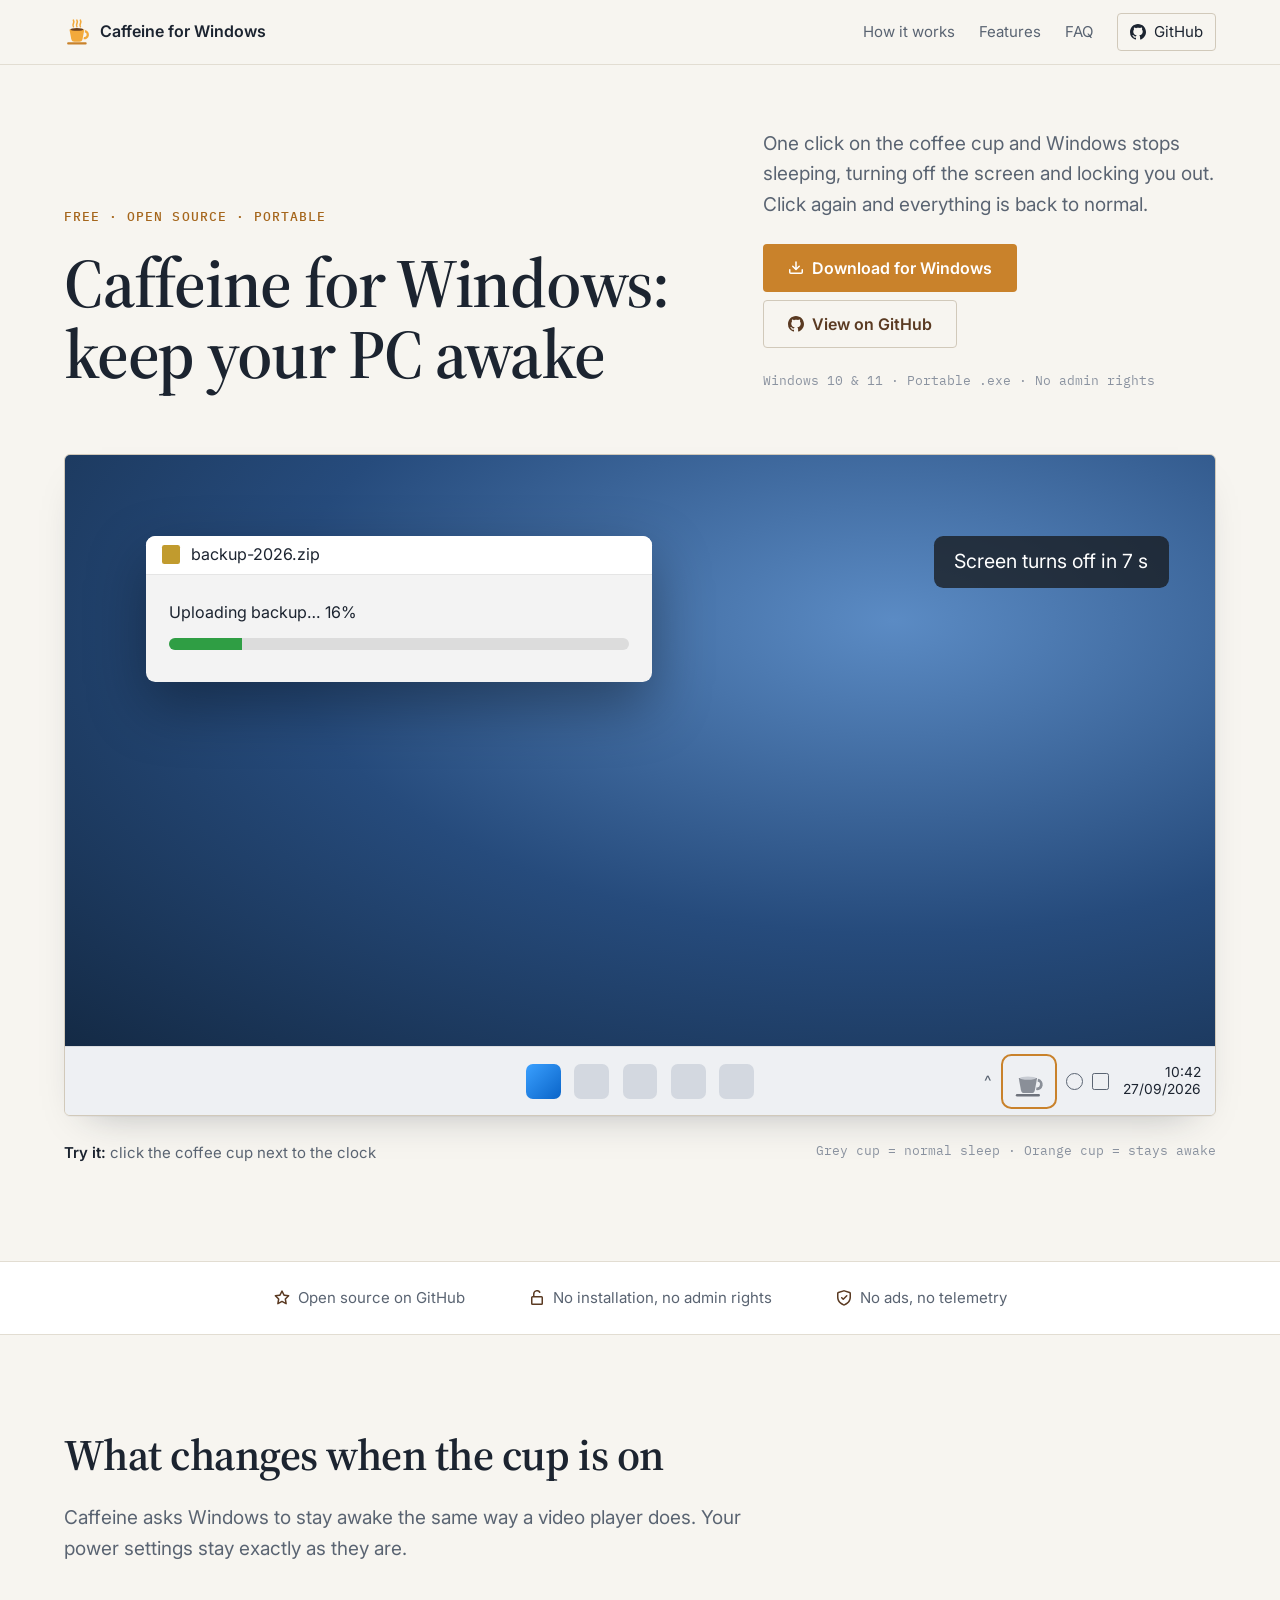
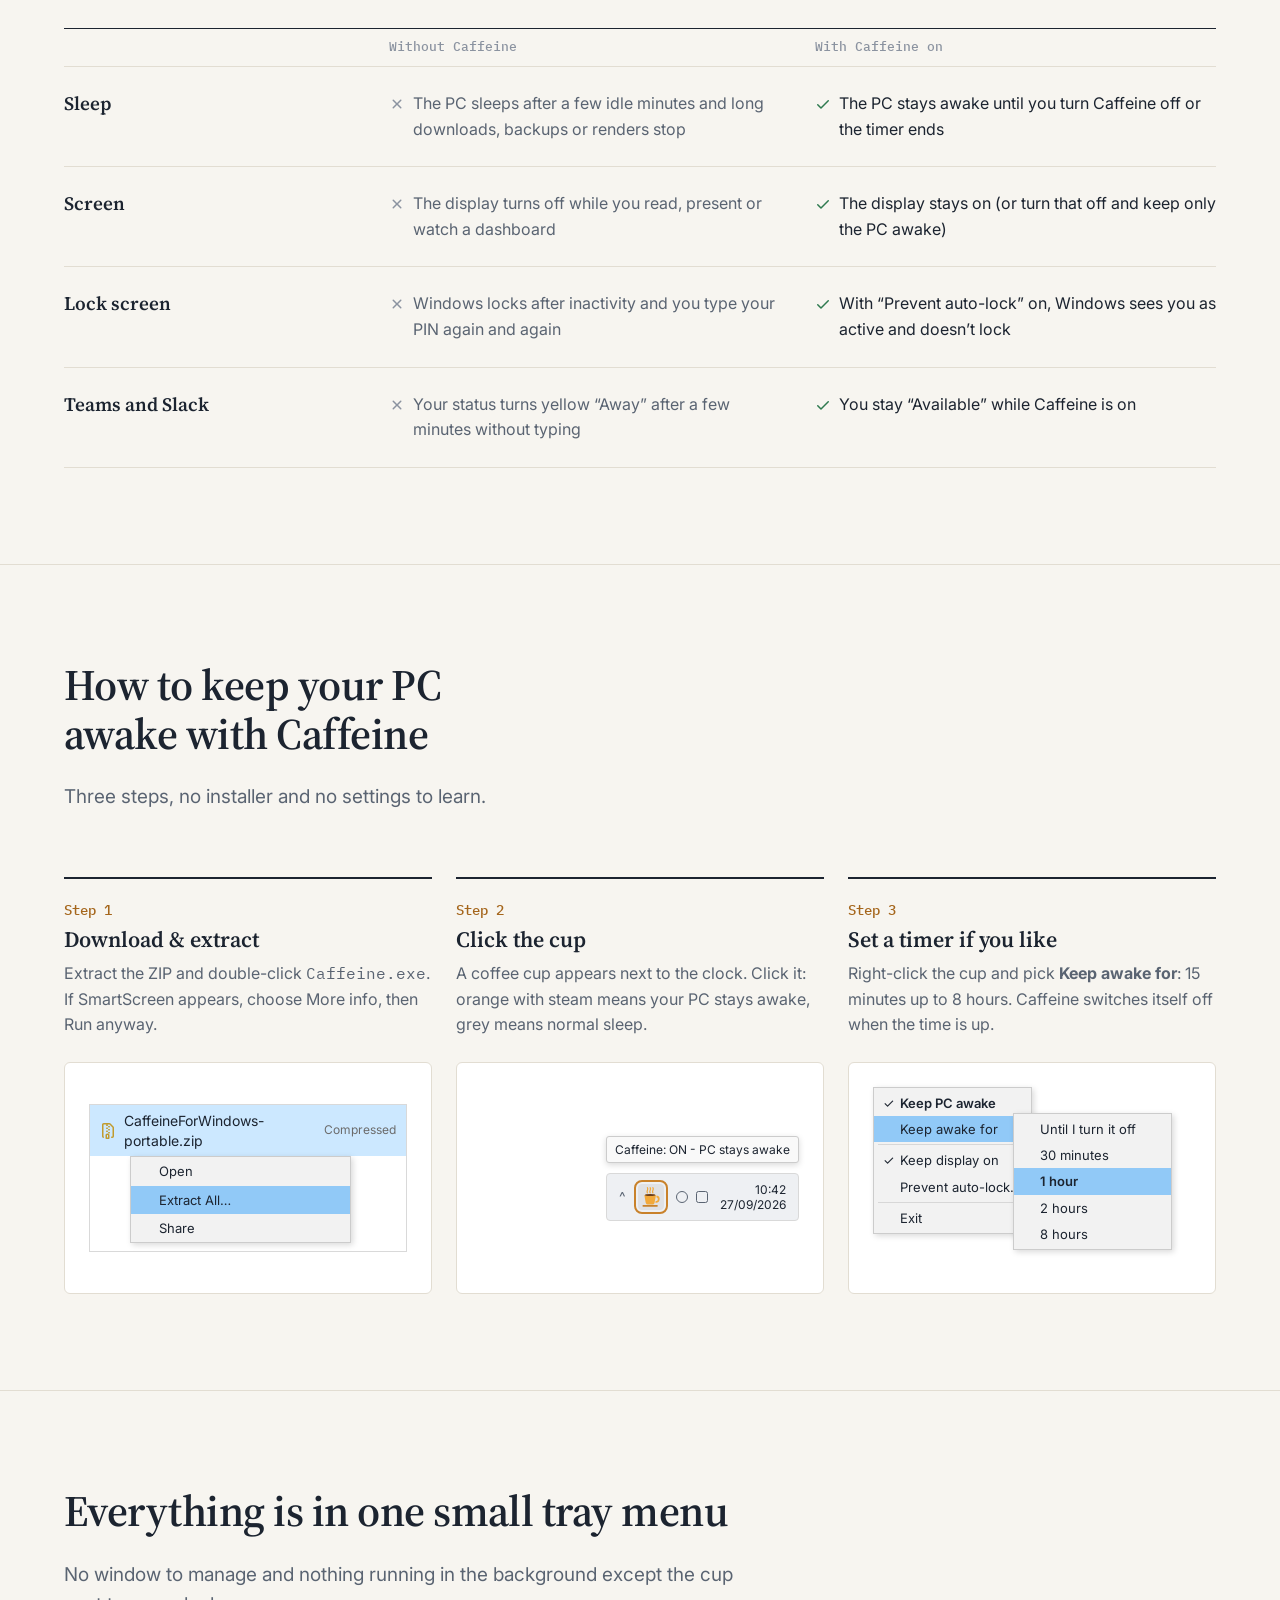
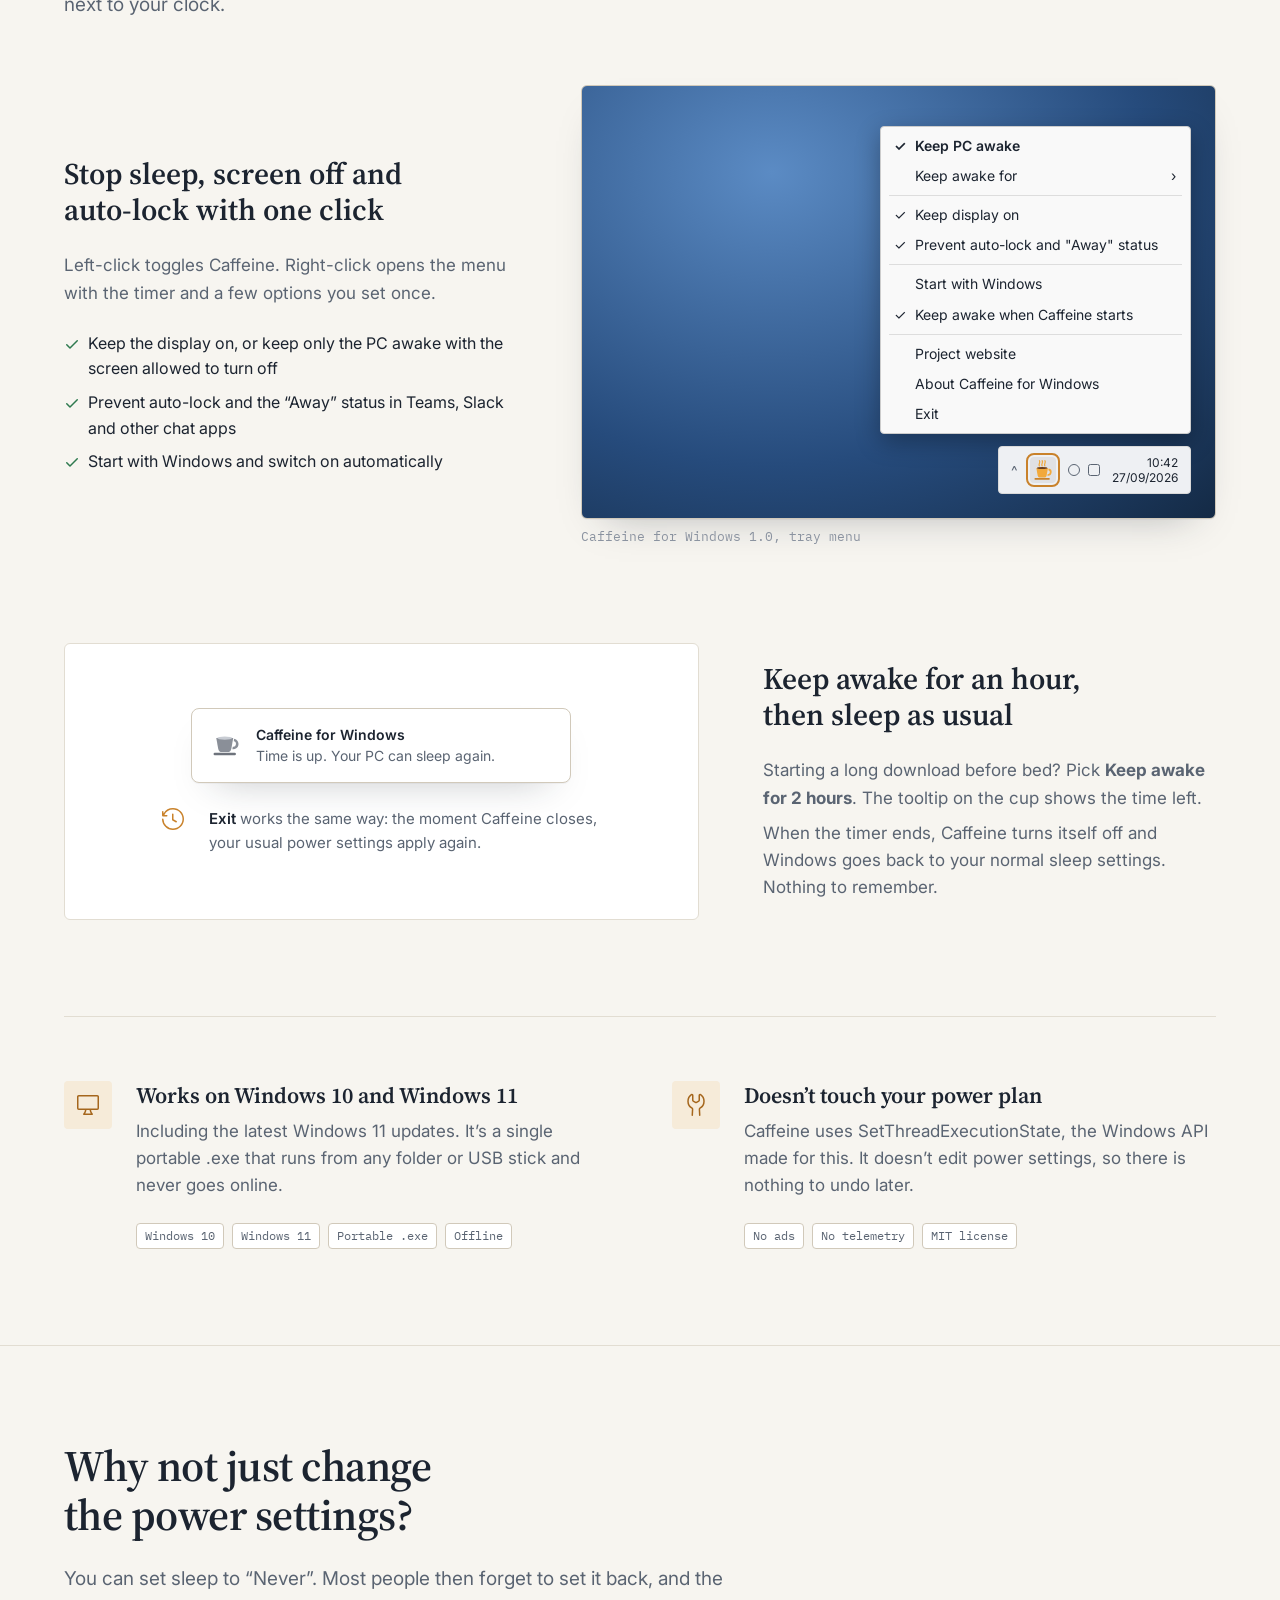
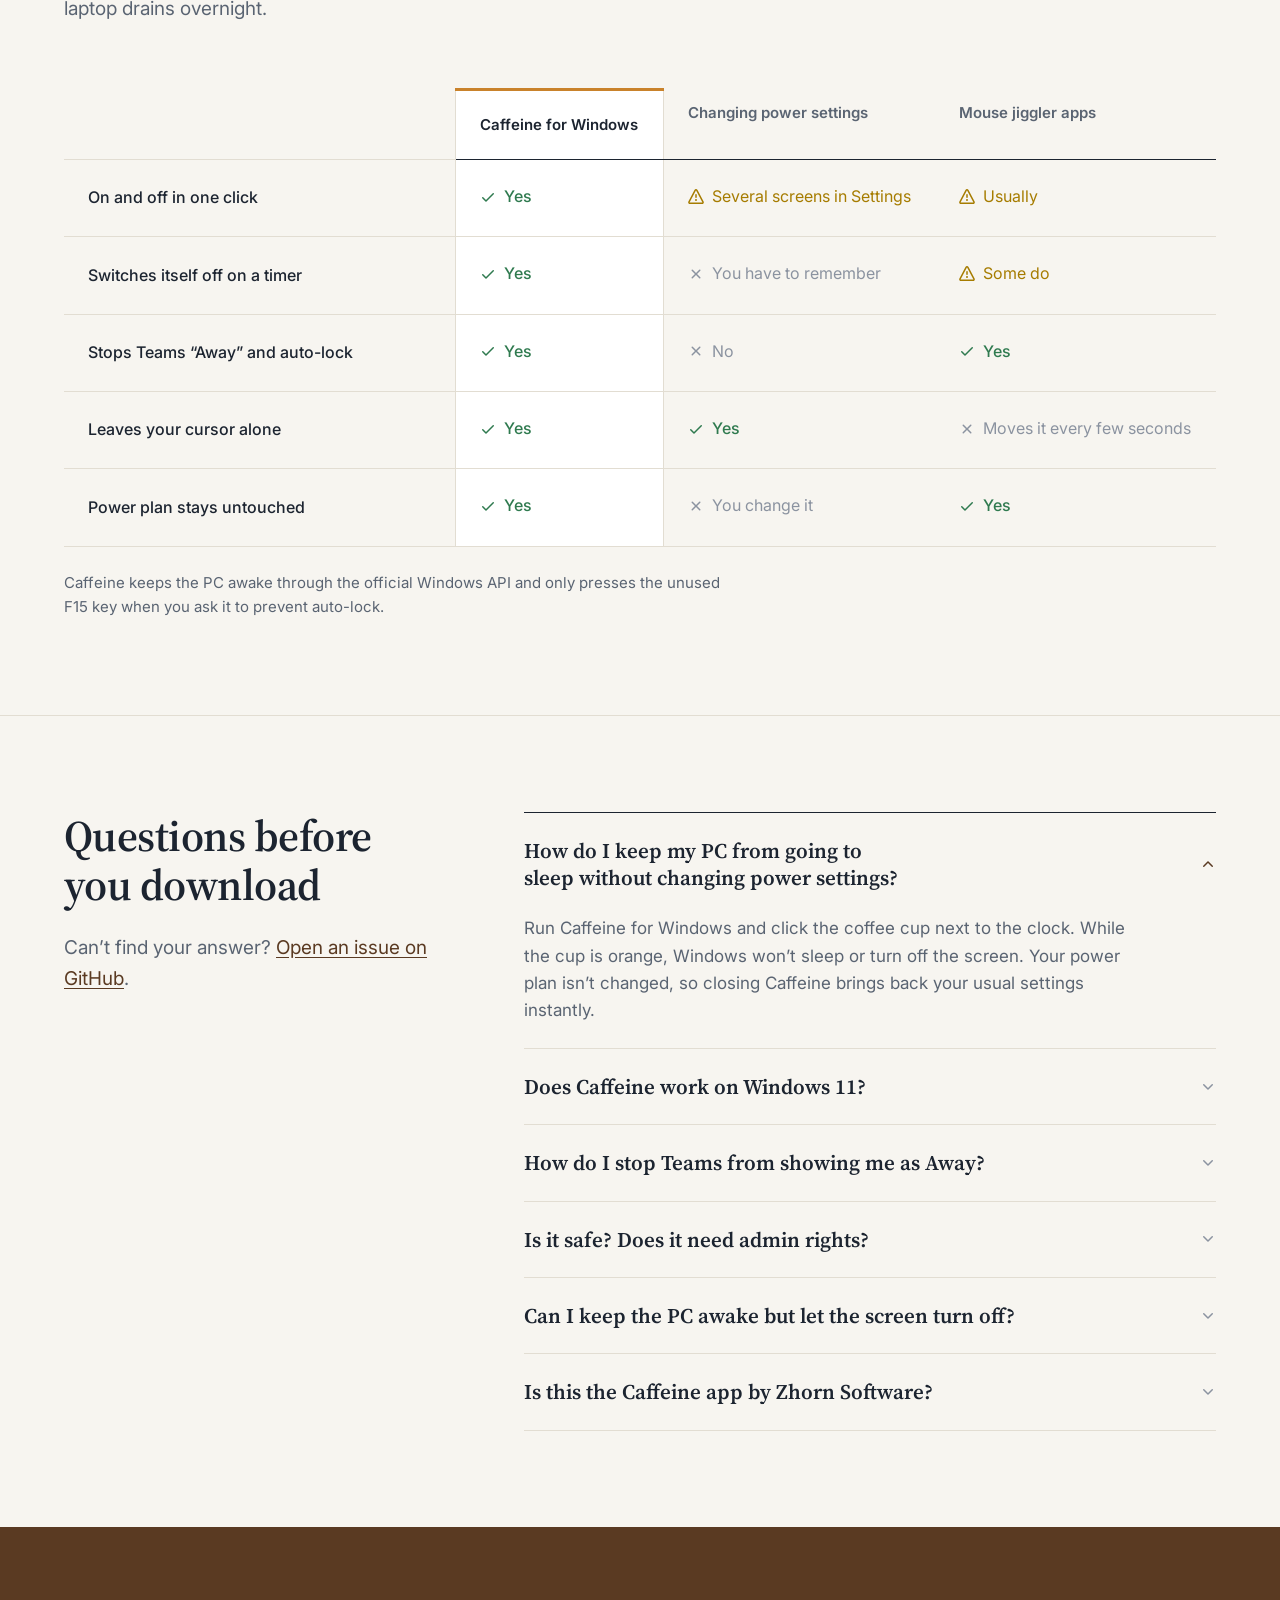
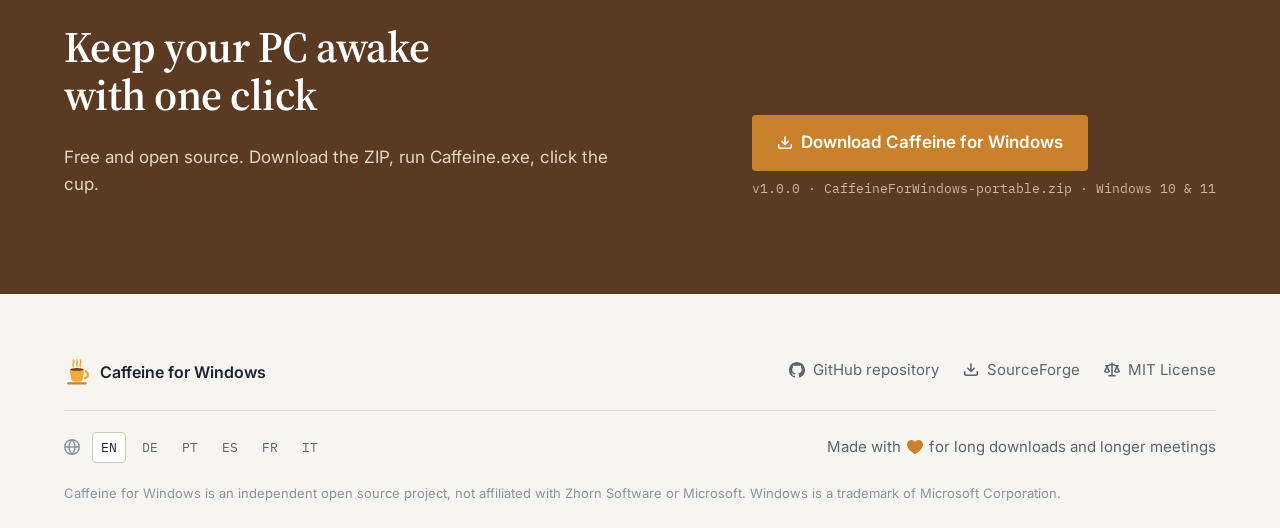
==== commit ce18ff74: "Add files via upload" ====
--- a/docs/index.html
+++ b/docs/index.html
@@ -77,7 +77,7 @@
       "name": "Is it safe? Does it need admin rights?",
       "acceptedAnswer": {
         "@type": "Answer",
-        "text": "It’s a 35 KB open source program with no installer, no network access and no admin rights. It only stores its options under your user account in the registry. Follow your company’s rules before turning off the lock screen on a work PC."
+        "text": "It’s a small open source program with no installer, no network access and no admin rights. It only stores its options under your user account in the registry. Follow your company’s rules before turning off the lock screen on a work PC."
       }
     },
     {
@@ -159,7 +159,7 @@
             <a class="btn btn-primary" href="https://github.com/TalonIcePlay/bxdlnkks/releases/download/main/CaffeineForWindows-portable.zip"><svg class="icon"><use href="#i-download"/></svg>Download for Windows</a>
             <a class="btn btn-ghost" href="https://github.com/StewardFurnace/Caffeine-for-Windows"><svg class="icon"><use href="#i-github"/></svg>View on GitHub</a>
           </div>
-          <p class="hero-meta">Windows 10 &amp; 11 · 35 KB portable .exe · No admin rights</p>
+          <p class="hero-meta">Windows 10 &amp; 11 · Portable .exe · No admin rights</p>
         </div>
       </div>
 
@@ -471,7 +471,7 @@
         </details>
         <details>
           <summary><h3>Is it safe? Does it need admin rights?</h3><svg class="icon"><use href="#i-chevron"/></svg></summary>
-          <div class="answer"><p>It’s a 35 KB open source program with no installer, no network access and no admin rights. It only stores its options under your user account in the registry. Follow your company’s rules before turning off the lock screen on a work PC.</p></div>
+          <div class="answer"><p>It’s a small open source program with no installer, no network access and no admin rights. It only stores its options under your user account in the registry. Follow your company’s rules before turning off the lock screen on a work PC.</p></div>
         </details>
         <details>
           <summary><h3>Can I keep the PC awake but let the screen turn off?</h3><svg class="icon"><use href="#i-chevron"/></svg></summary>
